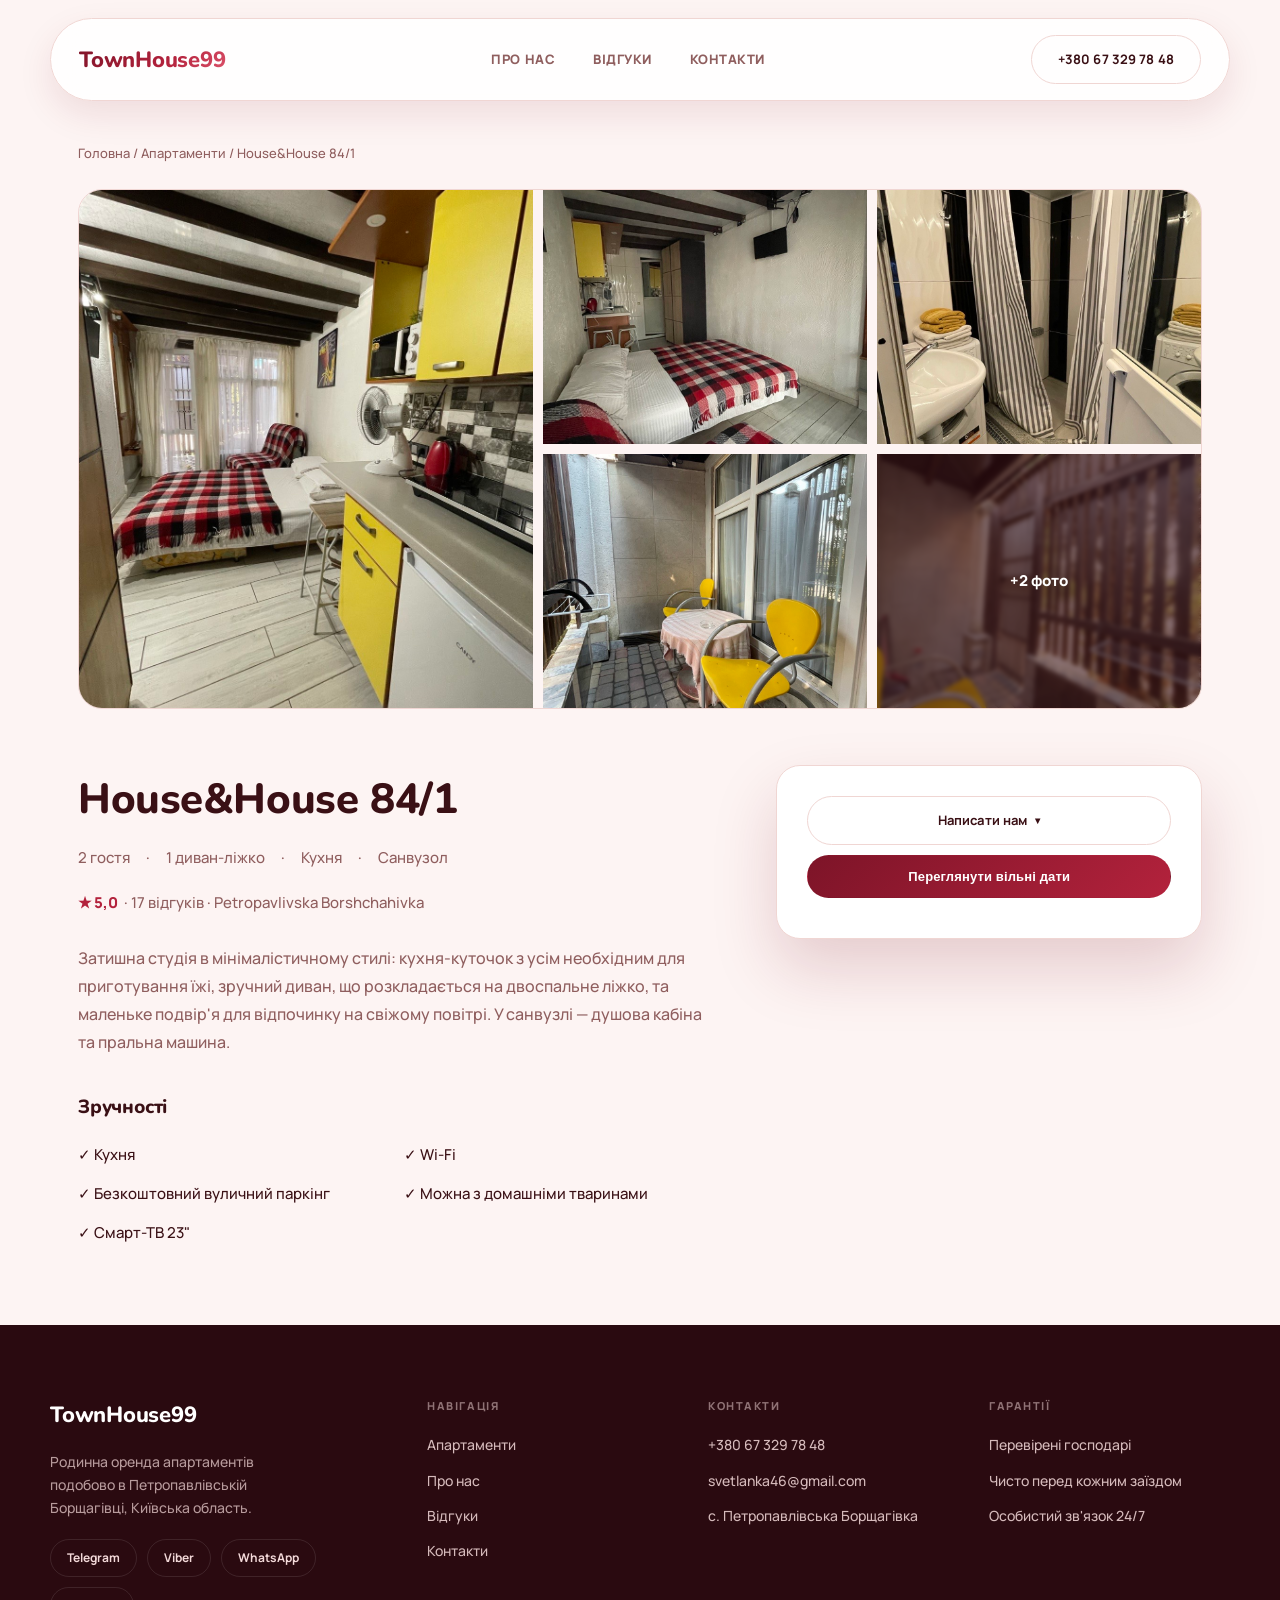
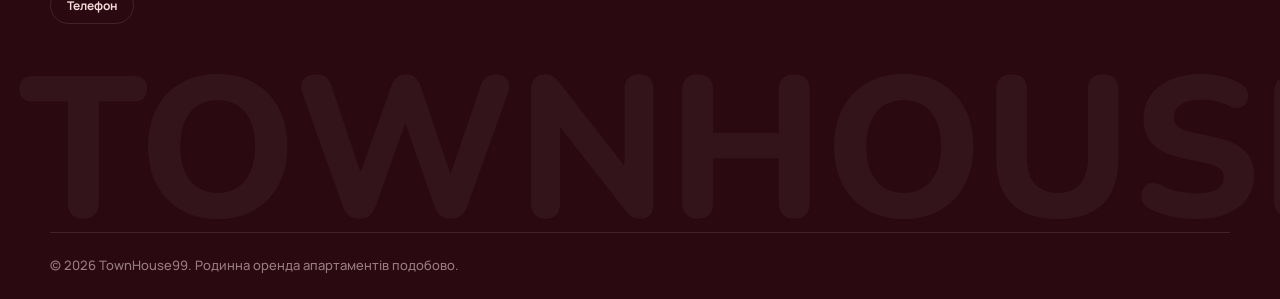
==== apt1.html @ e69a9289 "Update apt1.html" ====
<!DOCTYPE html>
<html lang="uk">
<head>
<meta charset="UTF-8">
<meta name="viewport" content="width=device-width, initial-scale=1.0">
<title>House&amp;House 84/1 — TownHouse99</title>
<meta name="description" content="Гостьові апартаменти House&amp;House 84/1 у Петропавлівській Борщагівці. 1 спальня, 2 гостя, 1 санвузол. Рейтинг 5,0.">
<link rel="preconnect" href="https://fonts.googleapis.com">
<link href="https://fonts.googleapis.com/css2?family=Nunito:wght@600;700;800&family=Manrope:wght@300;400;500;600;700;800&amp;display=swap" rel="stylesheet">
<link rel="stylesheet" href="style.css">
</head>
<body>

<header>
  <div class="nav">
    <a href="index.html#top" class="logo">TownHouse99</a>
    <nav class="nav-links">
      <a href="index.html#about">Про нас</a>
      <a href="index.html#reviews">Відгуки</a>
      <a href="index.html#contact">Контакти</a>
    </nav>
    <div class="nav-cta">
      <a href="tel:+380673297848" class="btn btn-outline">+380 67 329 78 48</a>
    </div>
  </div>
</header>

<main class="container">
  <div class="breadcrumb"><a href="index.html">Головна</a> / <a href="index.html#apartments">Апартаменти</a> / House&amp;House 84/1</div>

  <div class="gallery">
    <a href="#"><img src="apartments/apt1-1.jpg" alt="House&amp;House 84/1 — кімната"></a>
    <a href="#"><img src="apartments/apt1-3.jpg" alt="House&amp;House 84/1 — спальна зона"></a>
    <a href="#"><img src="apartments/apt1-4.jpg" alt="House&amp;House 84/1 — душова"></a>
    <a href="#"><img src="apartments/apt1-6.jpg" alt="House&amp;House 84/1 — тераса"></a>
    <a href="#" class="gallery-more"><img src="apartments/apt1-7.jpg" alt="House&amp;House 84/1 — тераса"><span class="gallery-more-badge">+2 фото</span></a>
  </div>

  <div class="detail-layout">
    <div>
      <h1 class="detail-title">House&amp;House 84/1</h1>
      <div class="detail-meta">
        <span>2 гостя</span>
        <span>·</span><span>1 диван-ліжко</span>
        <span>·</span><span>Кухня</span>
        <span>·</span><span>Санвузол</span>
      </div>
      <div class="detail-rating">★ 5,0 <span>· 17 відгуків · Petropavlivska Borshchahivka</span></div>

      <p class="detail-desc">Затишна студія в мінімалістичному стилі: кухня-куточок з усім необхідним для приготування їжі, зручний диван, що розкладається на двоспальне ліжко, та маленьке подвір'я для відпочинку на свіжому повітрі. У санвузлі — душова кабіна та пральна машина.</p>

      <h3 class="amenities-title">Зручності</h3>
      <div class="amenities-grid">
        <div class="amenity">✓ Кухня</div>
        <div class="amenity">✓ Wi-Fi</div>
        <div class="amenity">✓ Безкоштовний вуличний паркінг</div>
        <div class="amenity">✓ Можна з домашніми тваринами</div>
        <div class="amenity">✓ Смарт-ТВ 23"</div>
      </div>
    </div>

    <aside class="booking-card">
      <details class="contact-menu">
        <summary class="btn btn-outline">Написати нам</summary>
        <div class="contact-menu-list">
          <a href="https://t.me/+380673297848" target="_blank" rel="noopener">Telegram</a>
          <a href="viber://chat?number=%2B380673297848" target="_blank" rel="noopener">Viber</a>
          <a href="https://wa.me/380673297848" target="_blank" rel="noopener">WhatsApp</a>
        </div>
      </details>
      <button type="button" class="btn btn-primary" id="openCalendarBtn">Переглянути вільні дати</button>
    </aside>

    <div class="cal-modal" id="calModal">
      <div class="cal-modal-inner">
        <button type="button" class="cal-modal-close" id="calModalClose">✕</button>
        <div class="booking-calendar" id="bookingCalendar" data-apt="apt1" data-apt-name="House&amp;House 84/1"></div>
      </div>
    </div>
  </div>
</main>

<footer>
  <div class="container footer-grid">
    <div class="footer-brand">
      <a href="index.html#top" class="logo">TownHouse99</a>
      <p>Родинна оренда апартаментів подобово в Петропавлівській Борщагівці, Київська область.</p>
      <div class="footer-social">
        <a href="https://t.me/+380673297848" target="_blank" rel="noopener">Telegram</a>
        <a href="viber://chat?number=%2B380673297848" target="_blank" rel="noopener">Viber</a>
        <a href="https://wa.me/380673297848" target="_blank" rel="noopener">WhatsApp</a>
        <a href="tel:+380673297848">Телефон</a>
      </div>
    </div>
    <div class="footer-col">
      <h4>Навігація</h4>
      <a href="index.html#apartments">Апартаменти</a>
      <a href="index.html#about">Про нас</a>
      <a href="index.html#reviews">Відгуки</a>
      <a href="index.html#contact">Контакти</a>
    </div>
    <div class="footer-col">
      <h4>Контакти</h4>
      <a href="tel:+380673297848">+380 67 329 78 48</a>
      <a href="mailto:svetlanka46@gmail.com">svetlanka46@gmail.com</a>
      <span>с. Петропавлівська Борщагівка</span>
    </div>
    <div class="footer-col">
      <h4>Гарантії</h4>
      <span>Перевірені господарі</span>
      <span>Чисто перед кожним заїздом</span>
      <span>Особистий зв'язок 24/7</span>
    </div>
  </div>
  <div class="footer-watermark">TOWNHOUSE99</div>
  <div class="container footer-bottom">© 2026 TownHouse99. Родинна оренда апартаментів подобово.</div>
</footer>

<div class="lightbox" id="lightbox">
  <button class="lightbox-close" id="lightboxClose">✕</button>
  <button class="lightbox-nav lightbox-prev" id="lightboxPrev">‹</button>
  <img id="lightboxImg" src="" alt="">
  <button class="lightbox-nav lightbox-next" id="lightboxNext">›</button>
</div>

<script>
const photos = [
  "apartments/apt1-1.jpg",
  "apartments/apt1-3.jpg",
  "apartments/apt1-4.jpg",
  "apartments/apt1-6.jpg",
  "apartments/apt1-7.jpg",
  "apartments/apt1-2.jpg",
  "apartments/apt1-5.jpg"
];
</script>
<script src="gallery.js"></script>
<script src="calendar.js"></script>
</body>
</html>
---- style.css ----
:root{
  --bg:#fdf4f3;
  --bg-alt:#f7e3e1;
  --surface:#ffffff;
  --surface-2:#fffaf9;
  --ink:#3a1015;
  --ink-soft:#8f5e5e;
  --line:#f0d6d3;
  --accent:#b3223c;
  --accent-2:#7d1428;
  --accent-soft:#f8dde1;
  --white:#ffffff;
  --radius:24px;
  --shadow:0 14px 34px rgba(122,20,40,0.10);
  --shadow-lg:0 30px 64px rgba(122,20,40,0.18);
  --footer-bg:#2a0a10;
  --footer-ink:#f3d9d9;
  --footer-line:rgba(255,255,255,0.1);
}
*{box-sizing:border-box;margin:0;padding:0;}
html{scroll-behavior:smooth;}
body{
  font-family:'Manrope', -apple-system, BlinkMacSystemFont, sans-serif;
  font-weight:500;
  background:var(--bg);
  color:var(--ink);
  line-height:1.65;
  -webkit-font-smoothing:antialiased;
}
a{color:inherit;text-decoration:none;}
img{max-width:100%;display:block;}
.container{max-width:1180px;margin:0 auto;padding:0 28px;}
section{padding:100px 0;}
h1,h2,h3{font-family:'Nunito', 'Manrope', sans-serif;font-weight:800;letter-spacing:-0.01em;}
.eyebrow{
  text-transform:uppercase;
  letter-spacing:0.16em;
  font-size:12px;
  font-weight:800;
  color:var(--accent);
  margin-bottom:16px;
  display:flex;align-items:center;gap:10px;
}
.eyebrow::before{content:'';display:inline-block;width:20px;height:2px;border-radius:2px;background:var(--accent);}

/* Header */
header{
  position:sticky;top:0;z-index:100;
  padding:18px 0;
  background:transparent;
}
.nav{
  display:flex;align-items:center;justify-content:space-between;
  padding:16px 28px;max-width:1180px;margin:0 auto;
  background:rgba(255,255,255,0.85);
  backdrop-filter:blur(16px);
  border:1px solid var(--line);
  border-radius:999px;
  box-shadow:var(--shadow);
}
.logo{
  font-family:'Nunito', sans-serif;font-size:22px;font-weight:800;letter-spacing:-0.01em;
  background:linear-gradient(135deg, var(--accent-2), var(--accent) 60%, #e0576f);
  -webkit-background-clip:text;background-clip:text;color:transparent;
}
.logo span{color:var(--accent);-webkit-text-fill-color:var(--accent);}
.nav-links{display:flex;gap:38px;font-size:13px;font-weight:800;letter-spacing:0.04em;text-transform:uppercase;}
.nav-links a{color:var(--ink-soft);transition:color .2s;}
.nav-links a:hover{color:var(--accent);}
.nav-cta{display:flex;align-items:center;gap:18px;}
.btn{
  display:inline-flex;align-items:center;justify-content:center;
  padding:13px 26px;
  border-radius:999px;
  font-weight:700;font-size:13px;
  letter-spacing:0.01em;
  border:1px solid transparent;
  cursor:pointer;
  transition:transform .2s ease, box-shadow .25s ease, background .2s ease, border-color .2s ease;
  white-space:nowrap;
}
.btn-primary{background:linear-gradient(135deg, var(--accent-2), var(--accent));color:#fff;}
.btn-primary:hover{transform:translateY(-2px);box-shadow:0 14px 30px rgba(179,34,60,0.32);}
.btn-outline{background:transparent;border:1px solid var(--line);color:var(--ink);}
.btn-outline:hover{border-color:var(--accent);background:var(--accent-soft);color:var(--accent-2);}

/* Hero */
.hero{
  padding:90px 0 60px;
  display:grid;
  grid-template-columns:1.1fr 1fr;
  gap:60px;
  align-items:center;
}
.hero h1{font-size:clamp(34px, 4.4vw, 56px);line-height:1.1;margin-bottom:22px;}
.hero p{font-size:18px;color:var(--ink-soft);max-width:480px;margin-bottom:32px;}
.hero-actions{display:flex;gap:14px;flex-wrap:wrap;margin-bottom:36px;}
.hero-stats{display:flex;gap:36px;}
.hero-stats div{display:flex;flex-direction:column;}
.hero-stats b{font-size:26px;font-weight:800;}
.hero-stats span{font-size:13px;color:var(--ink-soft);}
.hero-visual{
  position:relative;
  aspect-ratio:4/5;
  border-radius:var(--radius);
  overflow:hidden;
  box-shadow:var(--shadow-lg);
}
.hero-visual img{width:100%;height:100%;object-fit:cover;}

/* Trust bar */
.trust{
  border-top:1px solid var(--line);
  border-bottom:1px solid var(--line);
  padding:30px 0;
  background:var(--surface-2);
}
.trust .container{
  display:flex;justify-content:space-between;flex-wrap:wrap;gap:24px;
  color:var(--ink-soft);font-size:14px;font-weight:700;
}

/* Apartments */
.section-head{
  display:flex;justify-content:space-between;align-items:flex-end;
  margin-bottom:44px;gap:24px;flex-wrap:wrap;
}
.section-head h2{font-size:clamp(28px,3vw,38px);}
.section-head p{color:var(--ink-soft);max-width:420px;font-size:15px;}

.apt-grid{
  display:grid;
  grid-template-columns:repeat(3, 1fr);
  gap:28px;
}
.apt-card{
  background:var(--surface);
  border:1px solid var(--line);
  border-radius:var(--radius);
  overflow:hidden;
  box-shadow:var(--shadow);
  transition:transform .3s ease, box-shadow .3s ease, border-color .3s ease;
  display:flex;flex-direction:column;
}
.apt-card:hover{transform:translateY(-8px);box-shadow:var(--shadow-lg);border-color:var(--accent);}
.apt-card .apt-photo{aspect-ratio:4/3;overflow:hidden;position:relative;}
.apt-card .apt-photo img{width:100%;height:100%;object-fit:cover;transition:transform .5s ease;}
.apt-card:hover .apt-photo img{transform:scale(1.06);}
.apt-badge{
  position:absolute;top:14px;left:14px;z-index:1;
  background:rgba(255,255,255,0.92);
  border:1px solid rgba(255,255,255,0.6);
  color:var(--accent-2);
  padding:6px 13px;border-radius:999px;
  font-size:12px;font-weight:800;
  display:flex;align-items:center;gap:4px;
  box-shadow:0 6px 16px rgba(122,20,40,0.18);
}
.apt-body{padding:24px 24px 28px;flex:1;display:flex;flex-direction:column;}
.apt-body h3{font-family:'Nunito', sans-serif;font-weight:800;font-size:20px;margin-bottom:8px;}
.apt-meta{display:flex;gap:14px;color:var(--ink-soft);font-size:13px;margin-bottom:14px;flex-wrap:wrap;}
.apt-desc{color:var(--ink-soft);font-size:14px;margin-bottom:20px;flex:1;}
.apt-foot{display:flex;justify-content:space-between;align-items:center;padding-top:16px;border-top:1px solid var(--line);}
.apt-link{font-size:13px;font-weight:800;color:var(--accent);}

/* Reviews */
.review-grid{
  display:grid;
  grid-template-columns:repeat(3, 1fr);
  gap:24px;
}
.review-card{
  background:var(--surface);
  border:1px solid var(--line);
  border-radius:var(--radius);
  padding:28px 26px;
  box-shadow:var(--shadow);
  display:flex;
  flex-direction:column;
  transition:border-color .3s ease, transform .3s ease;
}
.review-card:hover{border-color:var(--accent);transform:translateY(-4px);}
.review-stars{color:var(--accent);font-size:14px;margin-bottom:16px;letter-spacing:3px;}
.review-quote{font-family:'Nunito', sans-serif;font-weight:700;font-size:16px;line-height:1.55;color:var(--ink);flex:1;margin-bottom:22px;}
.review-meta{display:flex;justify-content:space-between;align-items:center;font-size:13px;color:var(--ink-soft);border-top:1px solid var(--line);padding-top:16px;}
.review-meta b{color:var(--ink);font-weight:800;display:block;font-size:14px;}
.review-apt{font-size:11px;font-weight:800;color:var(--accent);text-transform:uppercase;letter-spacing:0.05em;}

/* Why us */
.why-grid{display:grid;grid-template-columns:repeat(4,1fr);gap:24px;}
.why-card{background:var(--surface-2);border:1px solid var(--line);border-radius:var(--radius);padding:30px 26px;transition:border-color .3s ease, transform .3s ease;}
.why-card:hover{border-color:var(--accent);transform:translateY(-4px);}
.why-icon{font-size:26px;margin-bottom:18px;}
.why-card h3{font-family:'Nunito', sans-serif;font-weight:800;font-size:17px;margin-bottom:10px;}
.why-card p{font-size:13px;color:var(--ink-soft);line-height:1.6;}

/* About — numbered blocks (p84-inspired) */
.about-numbered{display:grid;grid-template-columns:1fr 1.3fr;gap:56px;align-items:start;margin-bottom:28px;}
.about-visual{aspect-ratio:4/5;border-radius:var(--radius);overflow:hidden;box-shadow:var(--shadow-lg);border:1px solid var(--line);}
.about-visual img{width:100%;height:100%;object-fit:cover;}
.about-blocks{display:flex;flex-direction:column;}
.about-block{padding:28px 0;border-top:1px solid var(--line);}
.about-block:last-child{border-bottom:1px solid var(--line);}
.about-num{font-size:13px;font-weight:800;color:var(--accent);letter-spacing:0.08em;}
.about-block h3{font-family:'Nunito', sans-serif;font-weight:800;font-size:20px;margin:10px 0 10px;}
.about-block p{color:var(--ink-soft);font-size:15px;line-height:1.75;}

/* CTA band */
.cta-band{
  position:relative;overflow:hidden;
  background:linear-gradient(135deg,#7d1428,#b3223c 60%,#d94a63);
  color:#fff;border-radius:28px;padding:72px 48px;text-align:center;margin:0 28px;
}
.cta-band h2{font-size:clamp(28px,3.4vw,42px);margin-bottom:16px;color:#fff;}
.cta-band p{color:rgba(255,255,255,0.82);margin-bottom:32px;font-size:16px;}
.cta-actions{display:flex;gap:14px;justify-content:center;flex-wrap:wrap;}
.cta-band .btn-primary{background:#fff;color:var(--accent-2);}
.cta-band .btn-primary:hover{box-shadow:0 14px 30px rgba(0,0,0,0.25);}
.cta-band .btn-outline{border-color:rgba(255,255,255,0.4);color:#fff;}
.cta-band .btn-outline:hover{background:rgba(255,255,255,0.15);border-color:#fff;color:#fff;}

/* Contact */
.contact-grid{display:grid;grid-template-columns:1fr 1fr;gap:60px;}
.contact-list{list-style:none;margin-top:28px;}
.contact-list li{display:flex;gap:16px;padding:16px 0;border-top:1px solid var(--line);font-size:15px;}
.contact-list li:last-child{border-bottom:1px solid var(--line);}
.contact-list b{min-width:120px;color:var(--ink-soft);font-weight:700;font-size:12px;text-transform:uppercase;letter-spacing:0.05em;}
.contact-list a{color:var(--ink);font-weight:600;transition:color .2s ease;}
.contact-list a:hover{color:var(--accent);}
.map-ph{
  aspect-ratio:1/1;border-radius:var(--radius);
  border:1px solid var(--line);
  background:repeating-linear-gradient(45deg, var(--surface), var(--surface) 12px, var(--bg-alt) 12px, var(--bg-alt) 24px);
  display:flex;flex-direction:column;gap:8px;align-items:center;justify-content:center;
  color:var(--ink);font-weight:800;font-size:15px;text-align:center;padding:20px;
  transition:border-color .3s ease, transform .3s ease;
}
.map-ph:hover{border-color:var(--accent);transform:translateY(-4px);}
.map-embed{
  position:relative;aspect-ratio:1/1;border-radius:var(--radius);
  overflow:hidden;border:1px solid var(--line);box-shadow:var(--shadow);
}
.map-embed iframe{width:100%;height:100%;border:0;display:block;}
.map-embed-link{
  position:absolute;left:16px;bottom:16px;z-index:2;
  background:#fff;color:var(--ink);font-weight:800;font-size:13px;
  padding:11px 18px;border-radius:999px;box-shadow:var(--shadow-lg);
  display:inline-flex;align-items:center;gap:6px;
  transition:color .2s ease, transform .2s ease;
}
.map-embed-link:hover{color:var(--accent);transform:translateY(-2px);}

/* Footer (p84-inspired: dark, columned, watermark) */
footer{background:var(--footer-bg);color:var(--footer-ink);position:relative;overflow:hidden;margin-top:60px;}
.footer-grid{
  display:grid;grid-template-columns:1.4fr 1fr 1fr 1fr;gap:40px;
  padding:72px 0 48px;position:relative;z-index:1;
}
.footer-brand .logo{-webkit-text-fill-color:#fff;background:none;color:#fff;}
.footer-brand .logo span{color:var(--accent);-webkit-text-fill-color:var(--accent);}
.footer-brand p{margin-top:16px;font-size:14px;color:rgba(243,217,217,0.7);max-width:260px;line-height:1.65;}
.footer-social{margin-top:20px;display:flex;gap:10px;flex-wrap:wrap;}
.footer-social a{font-size:12px;font-weight:700;color:var(--footer-ink);border:1px solid var(--footer-line);padding:8px 16px;border-radius:999px;transition:border-color .2s, color .2s;}
.footer-social a:hover{border-color:var(--accent);color:#fff;}
.footer-col h4{text-transform:uppercase;letter-spacing:0.14em;font-size:11px;font-weight:800;color:rgba(243,217,217,0.5);margin-bottom:18px;}
.footer-col a,.footer-col span{display:block;font-size:14px;color:var(--footer-ink);margin-bottom:12px;opacity:.85;}
.footer-col a:hover{color:#fff;opacity:1;}
.footer-watermark{
  font-family:'Nunito', sans-serif;font-weight:800;
  font-size:min(20vw, 200px);line-height:0.8;
  color:rgba(255,255,255,0.045);
  white-space:nowrap;text-align:right;
  padding:0 20px;user-select:none;pointer-events:none;
  position:relative;z-index:0;
}
.footer-bottom{
  border-top:1px solid var(--footer-line);
  padding:22px 0;font-size:13px;color:rgba(243,217,217,0.55);
  position:relative;z-index:1;
}

/* Breadcrumb (detail pages) */
.breadcrumb{padding:24px 0 0;font-size:13px;color:var(--ink-soft);}
.breadcrumb a{color:var(--ink-soft);}
.breadcrumb a:hover{color:var(--accent);}

/* Gallery (detail pages) */
.gallery{
  display:grid;
  grid-template-columns:1.4fr 1fr 1fr;
  grid-template-rows:1fr 1fr;
  gap:10px;
  border-radius:var(--radius);
  overflow:hidden;
  height:520px;
  margin-top:24px;
  border:1px solid var(--line);
}
.gallery a{display:block;height:100%;overflow:hidden;cursor:pointer;position:relative;}
.gallery img{width:100%;height:100%;object-fit:cover;transition:transform .4s ease;}
.gallery a:hover img{transform:scale(1.04);}
.gallery a:first-child{grid-row:span 2;}
.gallery-more-badge{
  position:absolute;inset:0;
  background:rgba(58,16,21,0.6);
  display:flex;align-items:center;justify-content:center;
  color:var(--white);font-weight:800;font-size:15px;
  backdrop-filter:blur(2px);
}

/* Detail info */
.detail-layout{display:grid;grid-template-columns:1.5fr 1fr;gap:60px;margin-top:56px;align-items:start;}
.detail-title{font-size:clamp(28px,3.4vw,42px);margin-bottom:12px;}
.detail-meta{display:flex;gap:16px;color:var(--ink-soft);font-size:15px;flex-wrap:wrap;margin-bottom:18px;}
.detail-rating{display:inline-flex;align-items:center;gap:6px;font-weight:800;font-size:15px;margin-bottom:28px;color:var(--accent);}
.detail-rating span{color:var(--ink-soft);font-weight:500;}
.detail-desc{font-size:16px;color:var(--ink-soft);white-space:pre-line;margin-bottom:36px;line-height:1.75;}
.detail-desc + h3, .amenities-title{font-family:'Nunito', sans-serif;font-weight:800;font-size:19px;margin-bottom:20px;}
.amenities-grid{display:grid;grid-template-columns:repeat(2,1fr);gap:14px;margin-bottom:20px;}
.amenity{display:flex;gap:8px;align-items:center;font-size:15px;}

.booking-card{
  background:var(--surface);
  border:1px solid var(--line);
  border-radius:var(--radius);
  box-shadow:var(--shadow-lg);
  padding:30px;
  position:sticky;top:110px;
}
.booking-card .host{display:flex;align-items:center;gap:12px;margin-bottom:22px;}
.booking-card .host img{width:48px;height:48px;border-radius:50%;object-fit:cover;border:1px solid var(--line);}
.booking-card .host div b{display:block;font-size:15px;}
.booking-card .host div span{font-size:13px;color:var(--ink-soft);}
.booking-card .btn{width:100%;margin-bottom:10px;}
.booking-note{font-size:12px;color:var(--ink-soft);margin-top:14px;text-align:center;}

/* Contact menu (Telegram / Viber / WhatsApp) */
.contact-menu{position:relative;}
.contact-menu summary{list-style:none;cursor:pointer;}
.contact-menu summary::-webkit-details-marker{display:none;}
.contact-menu summary::after{content:'▾';margin-left:8px;font-size:10px;}
.contact-menu[open] summary::after{content:'▴';}
.contact-menu-list{
  position:absolute;left:0;right:0;top:calc(100% + 8px);
  background:var(--surface);border:1px solid var(--line);border-radius:16px;
  box-shadow:var(--shadow-lg);padding:8px;z-index:20;
  display:flex;flex-direction:column;gap:2px;
}
.contact-menu-list a{
  display:flex;align-items:center;padding:10px 14px;border-radius:10px;
  font-size:13px;font-weight:700;color:var(--ink);transition:background .15s ease,color .15s ease;
}
.contact-menu-list a:hover{background:var(--accent-soft);color:var(--accent-2);}

/* Booking calendar modal */
.cal-modal{
  position:fixed;inset:0;background:rgba(24,6,9,0.55);
  display:none;align-items:center;justify-content:center;z-index:1000;padding:24px;
}
.cal-modal.open{display:flex;}
.cal-modal-inner{
  position:relative;background:var(--surface);border-radius:var(--radius);
  padding:28px;max-width:560px;width:100%;max-height:90vh;overflow-y:auto;
  box-shadow:var(--shadow-lg);
}
.cal-modal-close{
  position:absolute;top:-16px;right:-16px;background:var(--surface);border:1px solid var(--line);
  font-size:16px;color:var(--ink-soft);cursor:pointer;line-height:1;
  width:36px;height:36px;border-radius:50%;transition:background .2s ease,color .2s ease,border-color .2s ease;
  box-shadow:var(--shadow);z-index:2;
  display:flex;align-items:center;justify-content:center;
}
.cal-modal-close:hover{background:var(--accent-soft);color:var(--accent-2);border-color:var(--accent);}

/* Booking calendar */
.booking-calendar{margin-top:0;}
.cal-head{display:flex;align-items:center;justify-content:space-between;margin-bottom:14px;}
.cal-nav-btn{
  width:32px;height:32px;border-radius:50%;border:1px solid var(--line);background:var(--surface);
  color:var(--ink);font-size:16px;cursor:pointer;display:flex;align-items:center;justify-content:center;
  transition:border-color .2s ease, color .2s ease;
}
.cal-nav-btn:hover{border-color:var(--accent);color:var(--accent);}
.cal-grids{display:grid;grid-template-columns:1fr 1fr;gap:18px;}
.cal-month-title{font-family:'Nunito',sans-serif;font-weight:800;font-size:13px;text-align:center;margin-bottom:10px;}
.cal-weekdays{display:grid;grid-template-columns:repeat(7,1fr);font-size:10px;color:var(--ink-soft);text-align:center;margin-bottom:4px;font-weight:800;}
.cal-days{display:grid;grid-template-columns:repeat(7,1fr);gap:2px;}
.cal-day{
  aspect-ratio:1/1;display:flex;align-items:center;justify-content:center;
  font-size:11.5px;border-radius:8px;color:var(--ink);
}
.cal-day-empty{visibility:hidden;}
.cal-day-free{cursor:pointer;transition:background .15s ease;}
.cal-day-free:hover{background:var(--accent-soft);}
.cal-day-busy{color:#c7b3b3;text-decoration:line-through;background:var(--bg-alt);cursor:not-allowed;}
.cal-day-past{color:#d8c7c7;cursor:not-allowed;}
.cal-day-sel-start,.cal-day-sel-end{background:var(--accent);color:#fff;font-weight:800;cursor:pointer;}
.cal-day-in-range{background:var(--accent-soft);color:var(--accent-2);}
.cal-legend{display:flex;gap:16px;font-size:11px;color:var(--ink-soft);margin-top:14px;flex-wrap:wrap;}
.cal-legend span{display:flex;align-items:center;gap:5px;}
.cal-dot{width:9px;height:9px;border-radius:50%;display:inline-block;}
.cal-dot-free{background:var(--accent-soft);border:1px solid var(--accent);}
.cal-dot-busy{background:var(--bg-alt);border:1px solid #c7b3b3;}
.cal-dot-sel{background:var(--accent);}
.cal-summary{font-size:13px;font-weight:700;margin-top:16px;color:var(--ink);}
.cal-book-actions{margin-top:14px;}
.cal-book-label{font-size:12px;font-weight:700;color:var(--ink-soft);margin-bottom:8px;}
.cal-book-links{display:flex;gap:8px;flex-wrap:wrap;}
.cal-book-links .btn{width:auto;flex:1;padding:10px 12px;font-size:12px;margin-bottom:0;}
.cal-note{font-size:11.5px;color:var(--ink-soft);margin-top:10px;line-height:1.5;}
@media (max-width:520px){
  .cal-grids{grid-template-columns:1fr;}
}

/* Lightbox */
.lightbox{
  position:fixed;inset:0;background:rgba(24,6,9,0.9);
  display:none;align-items:center;justify-content:center;z-index:1000;padding:32px;
}
.lightbox.open{display:flex;}
.lightbox img{max-width:100%;max-height:88vh;border-radius:16px;}
.lightbox-close{
  position:absolute;top:24px;right:32px;color:#fff;font-size:28px;
  background:none;border:none;cursor:pointer;
}
.lightbox-nav{
  position:absolute;top:50%;transform:translateY(-50%);
  background:rgba(255,255,255,0.2);border:none;color:#fff;
  width:48px;height:48px;border-radius:50%;font-size:20px;cursor:pointer;
}
.lightbox-prev{left:24px;}
.lightbox-next{right:24px;}

@media (max-width:960px){
  .hero{grid-template-columns:1fr;}
  .hero-visual{order:-1;aspect-ratio:16/10;}
  .apt-grid{grid-template-columns:repeat(2,1fr);}
  .why-grid{grid-template-columns:repeat(2,1fr);}
  .review-grid{grid-template-columns:repeat(2,1fr);}
  .about-numbered{grid-template-columns:1fr;}
  .about-visual{aspect-ratio:16/9;}
  .contact-grid{grid-template-columns:1fr;}
  .nav-links{display:none;}
  .detail-layout{grid-template-columns:1fr;}
  .booking-card{position:static;}
  .gallery{grid-template-columns:1fr 1fr;grid-template-rows:auto;height:auto;}
  .gallery a{aspect-ratio:4/3;height:auto;}
  .gallery a:first-child{grid-column:span 2;grid-row:auto;}
  .footer-grid{grid-template-columns:1fr 1fr;}
}
@media (max-width:600px){
  section{padding:64px 0;}
  .apt-grid{grid-template-columns:1fr;}
  .why-grid{grid-template-columns:1fr;}
  .review-grid{grid-template-columns:1fr;}
  .cta-band{padding:44px 24px;margin:0 16px;}
  .nav-cta .btn-outline{display:none;}
  .amenities-grid{grid-template-columns:1fr;}
  .gallery{grid-template-columns:1fr;}
  .gallery a:first-child{grid-column:auto;}
  .footer-grid{grid-template-columns:1fr;padding:56px 0 32px;}
  .footer-watermark{font-size:22vw;text-align:left;padding-left:8px;}
}
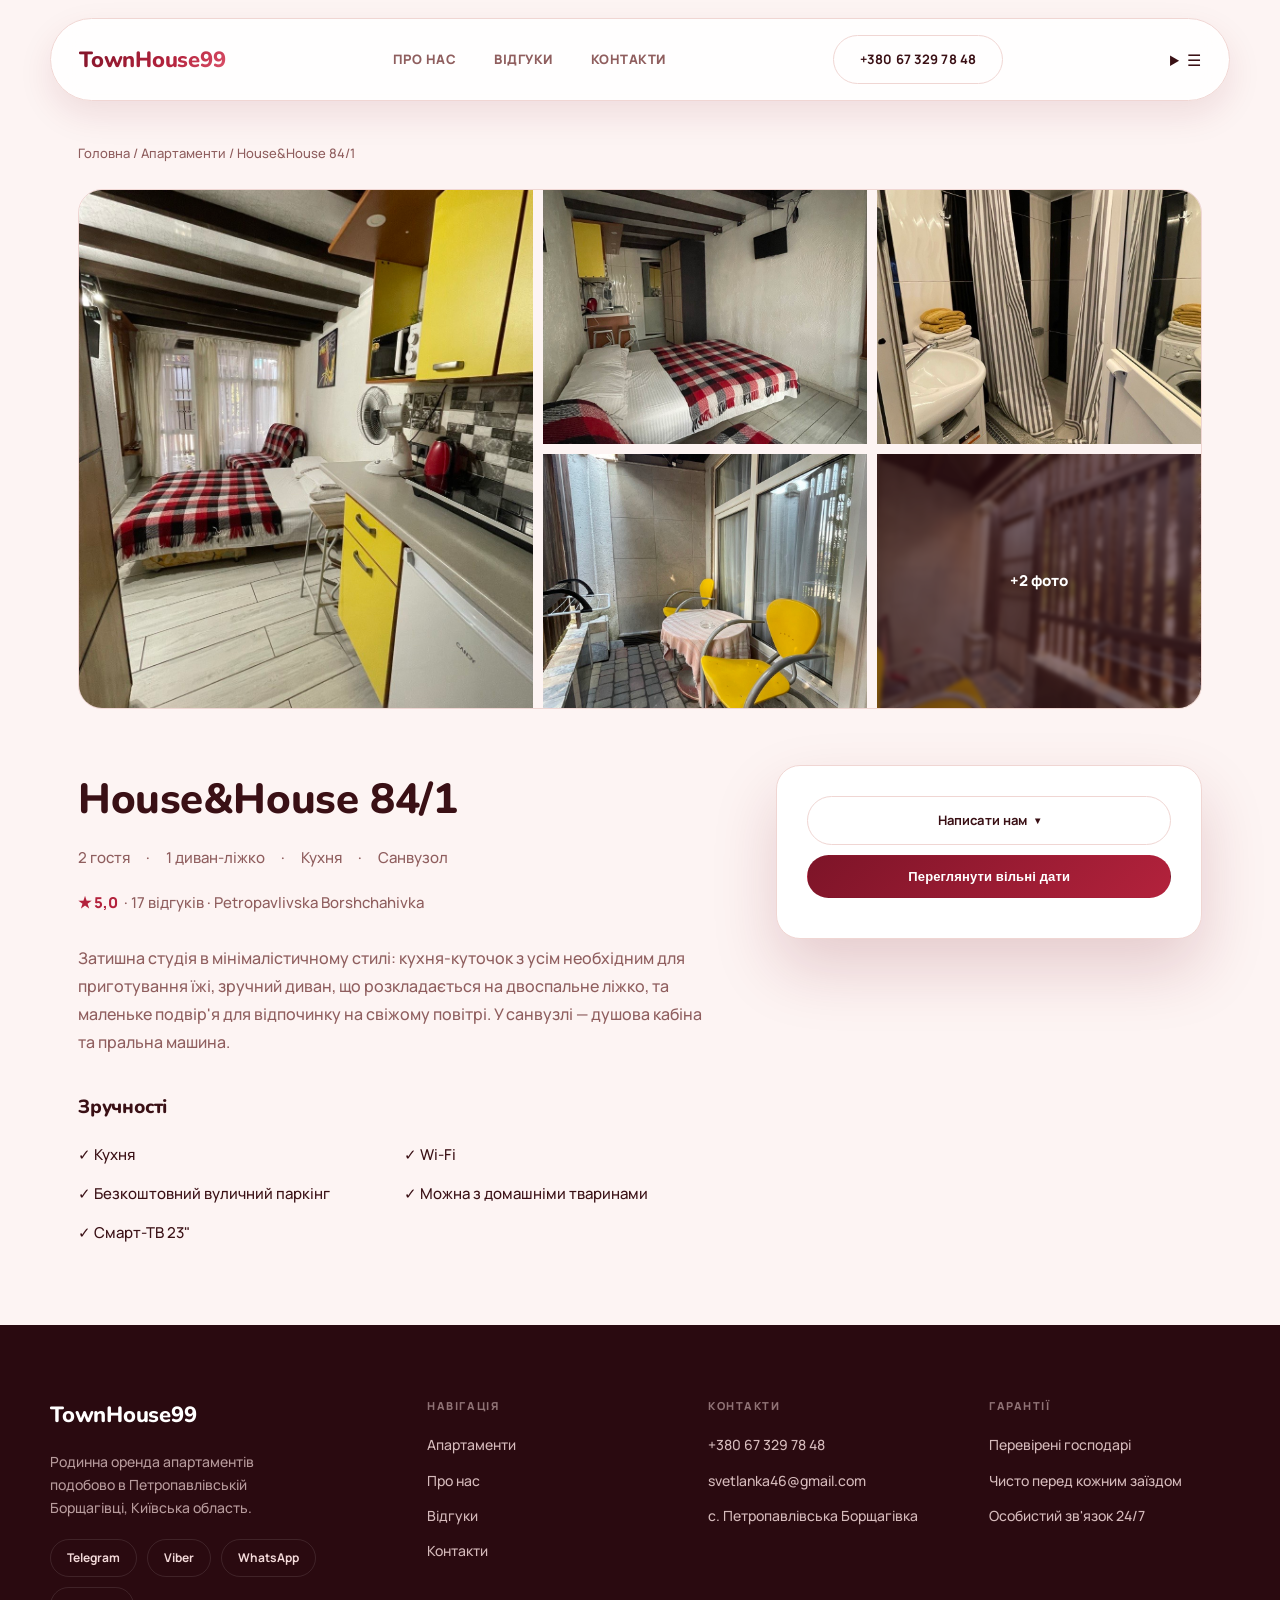
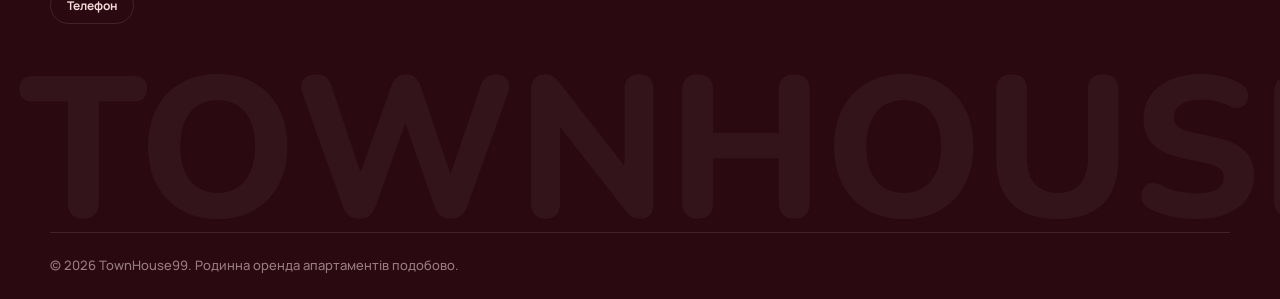
==== commit dfd47758: "Update apt1.html" ====
--- a/apt1.html
+++ b/apt1.html
@@ -22,6 +22,19 @@
     <div class="nav-cta">
       <a href="tel:+380673297848" class="btn btn-outline">+380 67 329 78 48</a>
     </div>
+    <details class="nav-mobile">
+      <summary aria-label="Меню">☰</summary>
+      <div class="nav-mobile-panel">
+        <a href="index.html#about">Про нас</a>
+        <a href="index.html#reviews">Відгуки</a>
+        <a href="index.html#contact">Контакти</a>
+        <div class="nav-mobile-divider"></div>
+        <a href="tel:+380673297848">Зателефонувати</a>
+        <a href="https://t.me/+380673297848" target="_blank" rel="noopener">Telegram</a>
+        <a href="https://uri.viber.com/add?number=380673297848" target="_blank" rel="noopener">Viber</a>
+        <a href="https://wa.me/380673297848" target="_blank" rel="noopener">WhatsApp</a>
+      </div>
+    </details>
   </div>
 </header>
 
@@ -64,7 +77,7 @@
         <summary class="btn btn-outline">Написати нам</summary>
         <div class="contact-menu-list">
           <a href="https://t.me/+380673297848" target="_blank" rel="noopener">Telegram</a>
-          <a href="viber://chat?number=%2B380673297848" target="_blank" rel="noopener">Viber</a>
+          <a href="https://uri.viber.com/add?number=380673297848" target="_blank" rel="noopener">Viber</a>
           <a href="https://wa.me/380673297848" target="_blank" rel="noopener">WhatsApp</a>
         </div>
       </details>
@@ -87,7 +100,7 @@
       <p>Родинна оренда апартаментів подобово в Петропавлівській Борщагівці, Київська область.</p>
       <div class="footer-social">
         <a href="https://t.me/+380673297848" target="_blank" rel="noopener">Telegram</a>
-        <a href="viber://chat?number=%2B380673297848" target="_blank" rel="noopener">Viber</a>
+        <a href="https://uri.viber.com/add?number=380673297848" target="_blank" rel="noopener">Viber</a>
         <a href="https://wa.me/380673297848" target="_blank" rel="noopener">WhatsApp</a>
         <a href="tel:+380673297848">Телефон</a>
       </div>
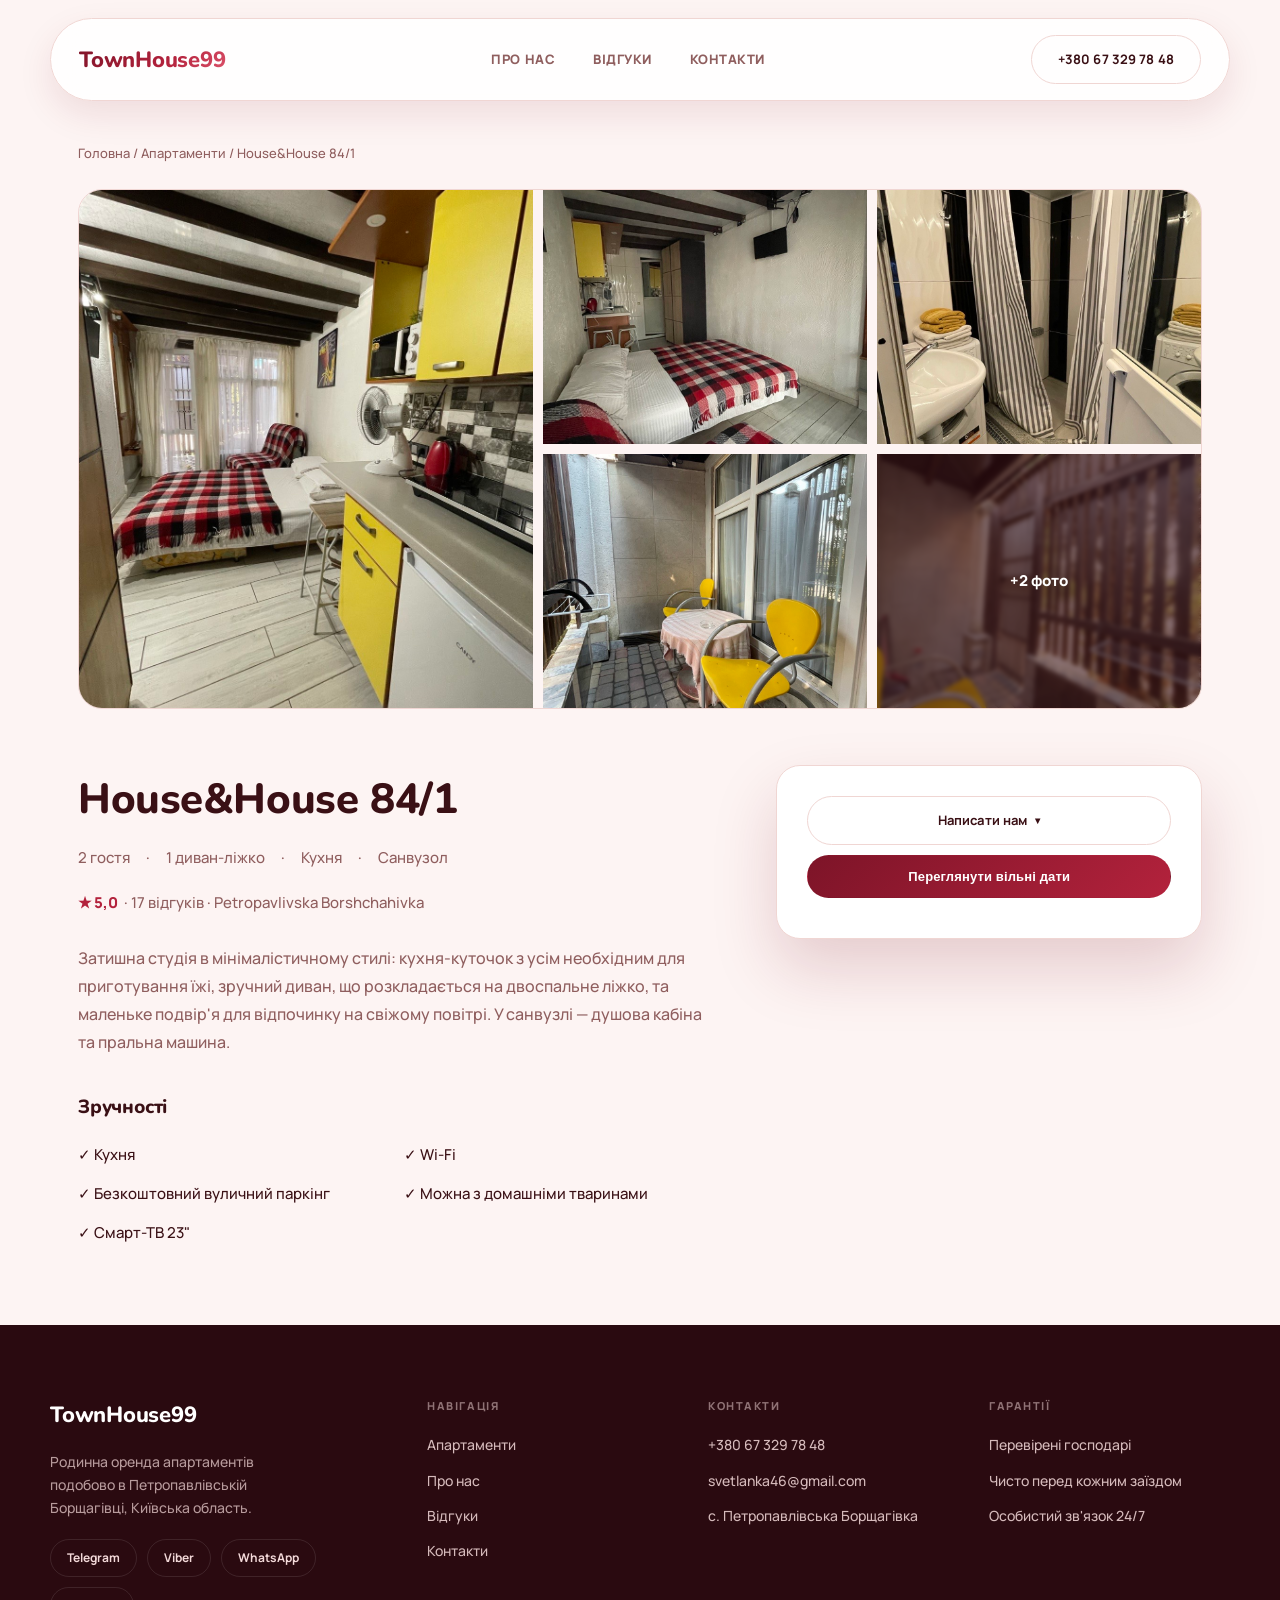
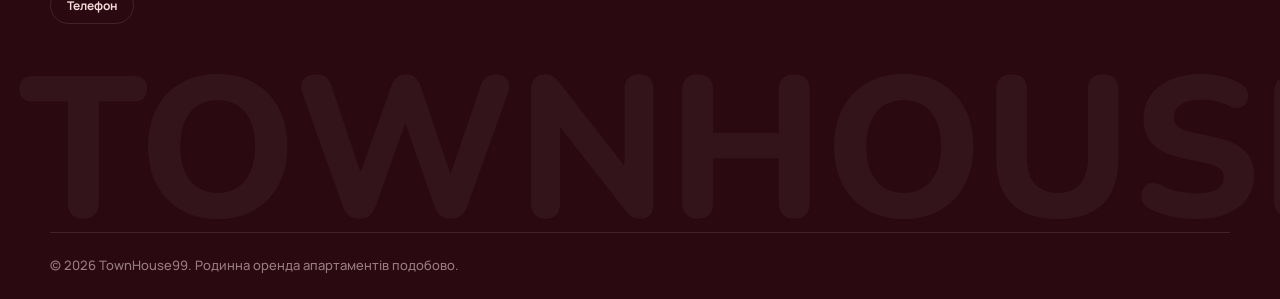
==== commit e02c67bb: "Update apt1.html" ====
--- a/apt1.html
+++ b/apt1.html
@@ -31,7 +31,7 @@
         <div class="nav-mobile-divider"></div>
         <a href="tel:+380673297848">Зателефонувати</a>
         <a href="https://t.me/+380673297848" target="_blank" rel="noopener">Telegram</a>
-        <a href="https://uri.viber.com/add?number=380673297848" target="_blank" rel="noopener">Viber</a>
+        <a href="viber://chat?number=%2B380673297848" target="_blank" rel="noopener">Viber</a>
         <a href="https://wa.me/380673297848" target="_blank" rel="noopener">WhatsApp</a>
       </div>
     </details>
@@ -77,7 +77,7 @@
         <summary class="btn btn-outline">Написати нам</summary>
         <div class="contact-menu-list">
           <a href="https://t.me/+380673297848" target="_blank" rel="noopener">Telegram</a>
-          <a href="https://uri.viber.com/add?number=380673297848" target="_blank" rel="noopener">Viber</a>
+          <a href="viber://chat?number=%2B380673297848" target="_blank" rel="noopener">Viber</a>
           <a href="https://wa.me/380673297848" target="_blank" rel="noopener">WhatsApp</a>
         </div>
       </details>
@@ -100,7 +100,7 @@
       <p>Родинна оренда апартаментів подобово в Петропавлівській Борщагівці, Київська область.</p>
       <div class="footer-social">
         <a href="https://t.me/+380673297848" target="_blank" rel="noopener">Telegram</a>
-        <a href="https://uri.viber.com/add?number=380673297848" target="_blank" rel="noopener">Viber</a>
+        <a href="viber://chat?number=%2B380673297848" target="_blank" rel="noopener">Viber</a>
         <a href="https://wa.me/380673297848" target="_blank" rel="noopener">WhatsApp</a>
         <a href="tel:+380673297848">Телефон</a>
       </div>
--- a/style.css
+++ b/style.css
@@ -68,6 +68,30 @@
 .nav-links a{color:var(--ink-soft);transition:color .2s;}
 .nav-links a:hover{color:var(--accent);}
 .nav-cta{display:flex;align-items:center;gap:18px;}
+
+/* Mobile nav menu */
+.nav-mobile{display:none;position:relative;}
+.nav-mobile summary{
+  list-style:none;cursor:pointer;
+  width:42px;height:42px;border-radius:50%;
+  border:1px solid var(--line);background:var(--surface);
+  display:flex;align-items:center;justify-content:center;
+  font-size:18px;color:var(--ink);
+}
+.nav-mobile summary::-webkit-details-marker{display:none;}
+.nav-mobile-panel{
+  position:absolute;right:0;top:calc(100% + 12px);
+  background:var(--surface);border:1px solid var(--line);border-radius:20px;
+  box-shadow:var(--shadow-lg);padding:10px;z-index:200;
+  display:flex;flex-direction:column;gap:2px;min-width:230px;
+}
+.nav-mobile-panel a{
+  padding:13px 16px;border-radius:12px;
+  font-size:14px;font-weight:700;color:var(--ink);
+  transition:background .15s ease,color .15s ease;
+}
+.nav-mobile-panel a:hover{background:var(--accent-soft);color:var(--accent-2);}
+.nav-mobile-divider{border-top:1px solid var(--line);margin:6px 4px;}
 .btn{
   display:inline-flex;align-items:center;justify-content:center;
   padding:13px 26px;
@@ -441,23 +465,37 @@
   .about-visual{aspect-ratio:16/9;}
   .contact-grid{grid-template-columns:1fr;}
   .nav-links{display:none;}
+  .nav-cta{display:none;}
+  .nav-mobile{display:block;}
   .detail-layout{grid-template-columns:1fr;}
   .booking-card{position:static;}
   .gallery{grid-template-columns:1fr 1fr;grid-template-rows:auto;height:auto;}
   .gallery a{aspect-ratio:4/3;height:auto;}
   .gallery a:first-child{grid-column:span 2;grid-row:auto;}
   .footer-grid{grid-template-columns:1fr 1fr;}
+  .cal-book-links{flex-direction:column;}
+  .cal-book-links .btn{flex:none;width:100%;}
 }
 @media (max-width:600px){
-  section{padding:64px 0;}
+  section{padding:56px 0;}
+  .container{padding:0 18px;}
+  .nav{padding:14px 18px;}
+  .logo{font-size:19px;}
   .apt-grid{grid-template-columns:1fr;}
   .why-grid{grid-template-columns:1fr;}
   .review-grid{grid-template-columns:1fr;}
-  .cta-band{padding:44px 24px;margin:0 16px;}
-  .nav-cta .btn-outline{display:none;}
+  .cta-band{padding:40px 22px;margin:0 12px;border-radius:22px;}
   .amenities-grid{grid-template-columns:1fr;}
-  .gallery{grid-template-columns:1fr;}
-  .gallery a:first-child{grid-column:auto;}
-  .footer-grid{grid-template-columns:1fr;padding:56px 0 32px;}
+  .gallery{grid-template-columns:1fr 1fr;gap:8px;height:auto;}
+  .gallery a{aspect-ratio:1/1;}
+  .gallery a:first-child{grid-column:span 2;aspect-ratio:4/3;}
+  .footer-grid{grid-template-columns:1fr;padding:48px 0 28px;gap:32px;}
   .footer-watermark{font-size:22vw;text-align:left;padding-left:8px;}
-}
+  .contact-list li{flex-direction:column;gap:4px;}
+  .contact-list b{min-width:0;}
+  .section-head{margin-bottom:28px;}
+  .hero-stats{gap:24px;flex-wrap:wrap;}
+  .cal-modal{padding:12px;}
+  .cal-modal-inner{padding:22px;border-radius:18px;}
+  .cal-modal-close{top:-14px;right:-14px;width:32px;height:32px;}
+}
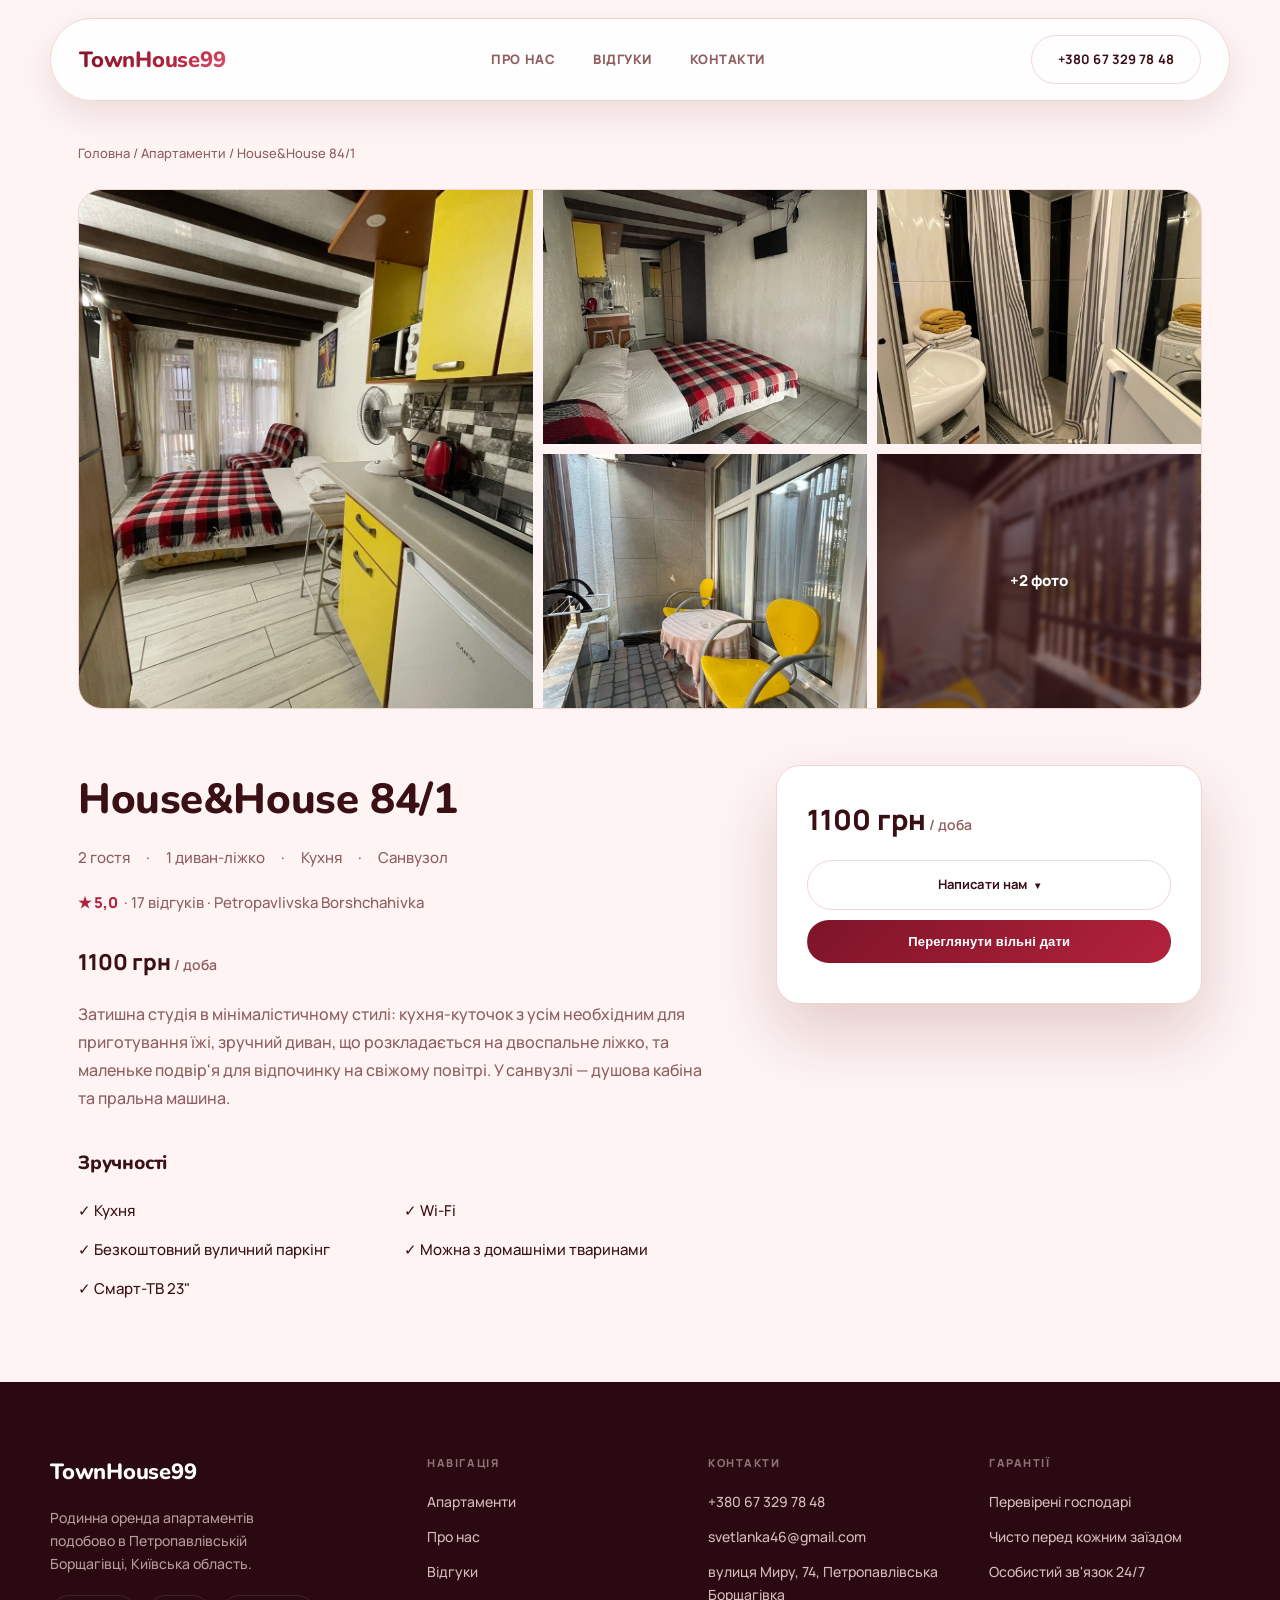
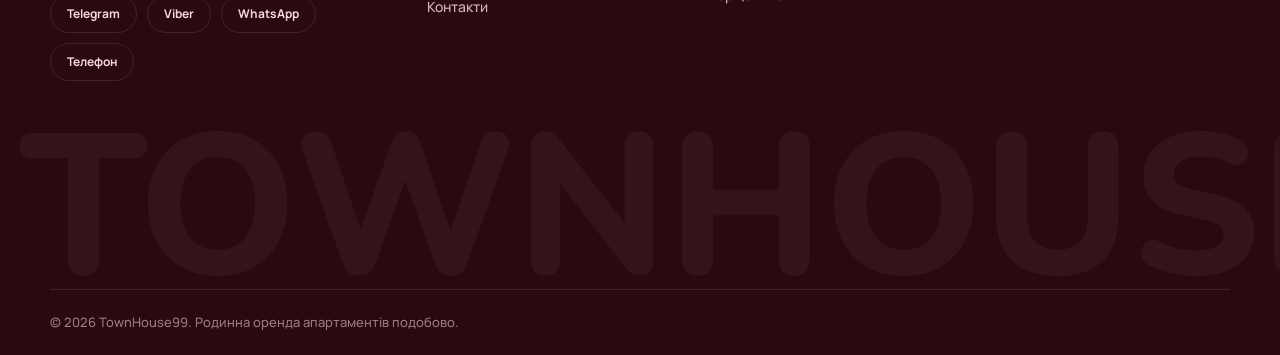
==== commit 2e7e7983: "Update apt1.html" ====
--- a/apt1.html
+++ b/apt1.html
@@ -59,6 +59,7 @@
         <span>·</span><span>Санвузол</span>
       </div>
       <div class="detail-rating">★ 5,0 <span>· 17 відгуків · Petropavlivska Borshchahivka</span></div>
+      <div class="detail-price">1100 грн<span> / доба</span></div>
 
       <p class="detail-desc">Затишна студія в мінімалістичному стилі: кухня-куточок з усім необхідним для приготування їжі, зручний диван, що розкладається на двоспальне ліжко, та маленьке подвір'я для відпочинку на свіжому повітрі. У санвузлі — душова кабіна та пральна машина.</p>
 
@@ -73,6 +74,7 @@
     </div>
 
     <aside class="booking-card">
+      <div class="booking-price">1100 грн<span> / доба</span></div>
       <details class="contact-menu">
         <summary class="btn btn-outline">Написати нам</summary>
         <div class="contact-menu-list">
@@ -116,7 +118,7 @@
       <h4>Контакти</h4>
       <a href="tel:+380673297848">+380 67 329 78 48</a>
       <a href="mailto:svetlanka46@gmail.com">svetlanka46@gmail.com</a>
-      <span>с. Петропавлівська Борщагівка</span>
+      <span>вулиця Миру, 74, Петропавлівська Борщагівка</span>
     </div>
     <div class="footer-col">
       <h4>Гарантії</h4>
--- a/style.css
+++ b/style.css
@@ -186,6 +186,8 @@
 .apt-desc{color:var(--ink-soft);font-size:14px;margin-bottom:20px;flex:1;}
 .apt-foot{display:flex;justify-content:space-between;align-items:center;padding-top:16px;border-top:1px solid var(--line);}
 .apt-link{font-size:13px;font-weight:800;color:var(--accent);}
+.apt-price{font-size:15px;font-weight:800;color:var(--ink);}
+.apt-price span{font-size:12px;font-weight:600;color:var(--ink-soft);}
 
 /* Reviews */
 .review-grid{
@@ -231,7 +233,7 @@
 
 /* CTA band */
 .cta-band{
-  position:relative;overflow:hidden;
+  position:relative;
   background:linear-gradient(135deg,#7d1428,#b3223c 60%,#d94a63);
   color:#fff;border-radius:28px;padding:72px 48px;text-align:center;margin:0 28px;
 }
@@ -338,6 +340,8 @@
 .detail-meta{display:flex;gap:16px;color:var(--ink-soft);font-size:15px;flex-wrap:wrap;margin-bottom:18px;}
 .detail-rating{display:inline-flex;align-items:center;gap:6px;font-weight:800;font-size:15px;margin-bottom:28px;color:var(--accent);}
 .detail-rating span{color:var(--ink-soft);font-weight:500;}
+.detail-price{font-size:22px;font-weight:800;color:var(--ink);margin-bottom:20px;}
+.detail-price span{font-size:14px;font-weight:600;color:var(--ink-soft);}
 .detail-desc{font-size:16px;color:var(--ink-soft);white-space:pre-line;margin-bottom:36px;line-height:1.75;}
 .detail-desc + h3, .amenities-title{font-family:'Nunito', sans-serif;font-weight:800;font-size:19px;margin-bottom:20px;}
 .amenities-grid{display:grid;grid-template-columns:repeat(2,1fr);gap:14px;margin-bottom:20px;}
@@ -356,6 +360,8 @@
 .booking-card .host div b{display:block;font-size:15px;}
 .booking-card .host div span{font-size:13px;color:var(--ink-soft);}
 .booking-card .btn{width:100%;margin-bottom:10px;}
+.booking-price{font-size:28px;font-weight:800;color:var(--ink);margin-bottom:18px;}
+.booking-price span{font-size:14px;font-weight:600;color:var(--ink-soft);}
 .booking-note{font-size:12px;color:var(--ink-soft);margin-top:14px;text-align:center;}
 
 /* Contact menu (Telegram / Viber / WhatsApp) */
@@ -482,8 +488,9 @@
   .nav{padding:14px 18px;}
   .logo{font-size:19px;}
   .apt-grid{grid-template-columns:1fr;}
-  .why-grid{grid-template-columns:1fr;}
-  .review-grid{grid-template-columns:1fr;}
+  .why-grid{grid-template-columns:repeat(2,1fr);}
+  .review-grid{display:none;}
+  .about-visual{display:none;}
   .cta-band{padding:40px 22px;margin:0 12px;border-radius:22px;}
   .amenities-grid{grid-template-columns:1fr;}
   .gallery{grid-template-columns:1fr 1fr;gap:8px;height:auto;}
@@ -494,6 +501,13 @@
   .contact-list li{flex-direction:column;gap:4px;}
   .contact-list b{min-width:0;}
   .section-head{margin-bottom:28px;}
+  #why{padding-top:96px;}
+  #about{padding-top:96px;}
+  .why-grid{gap:12px;}
+  .why-card{padding:18px 18px;border-radius:16px;}
+  .why-icon{font-size:18px;margin-bottom:8px;}
+  .why-card h3{font-size:14.5px;margin-bottom:5px;}
+  .why-card p{font-size:12px;line-height:1.5;}
   .hero-stats{gap:24px;flex-wrap:wrap;}
   .cal-modal{padding:12px;}
   .cal-modal-inner{padding:22px;border-radius:18px;}
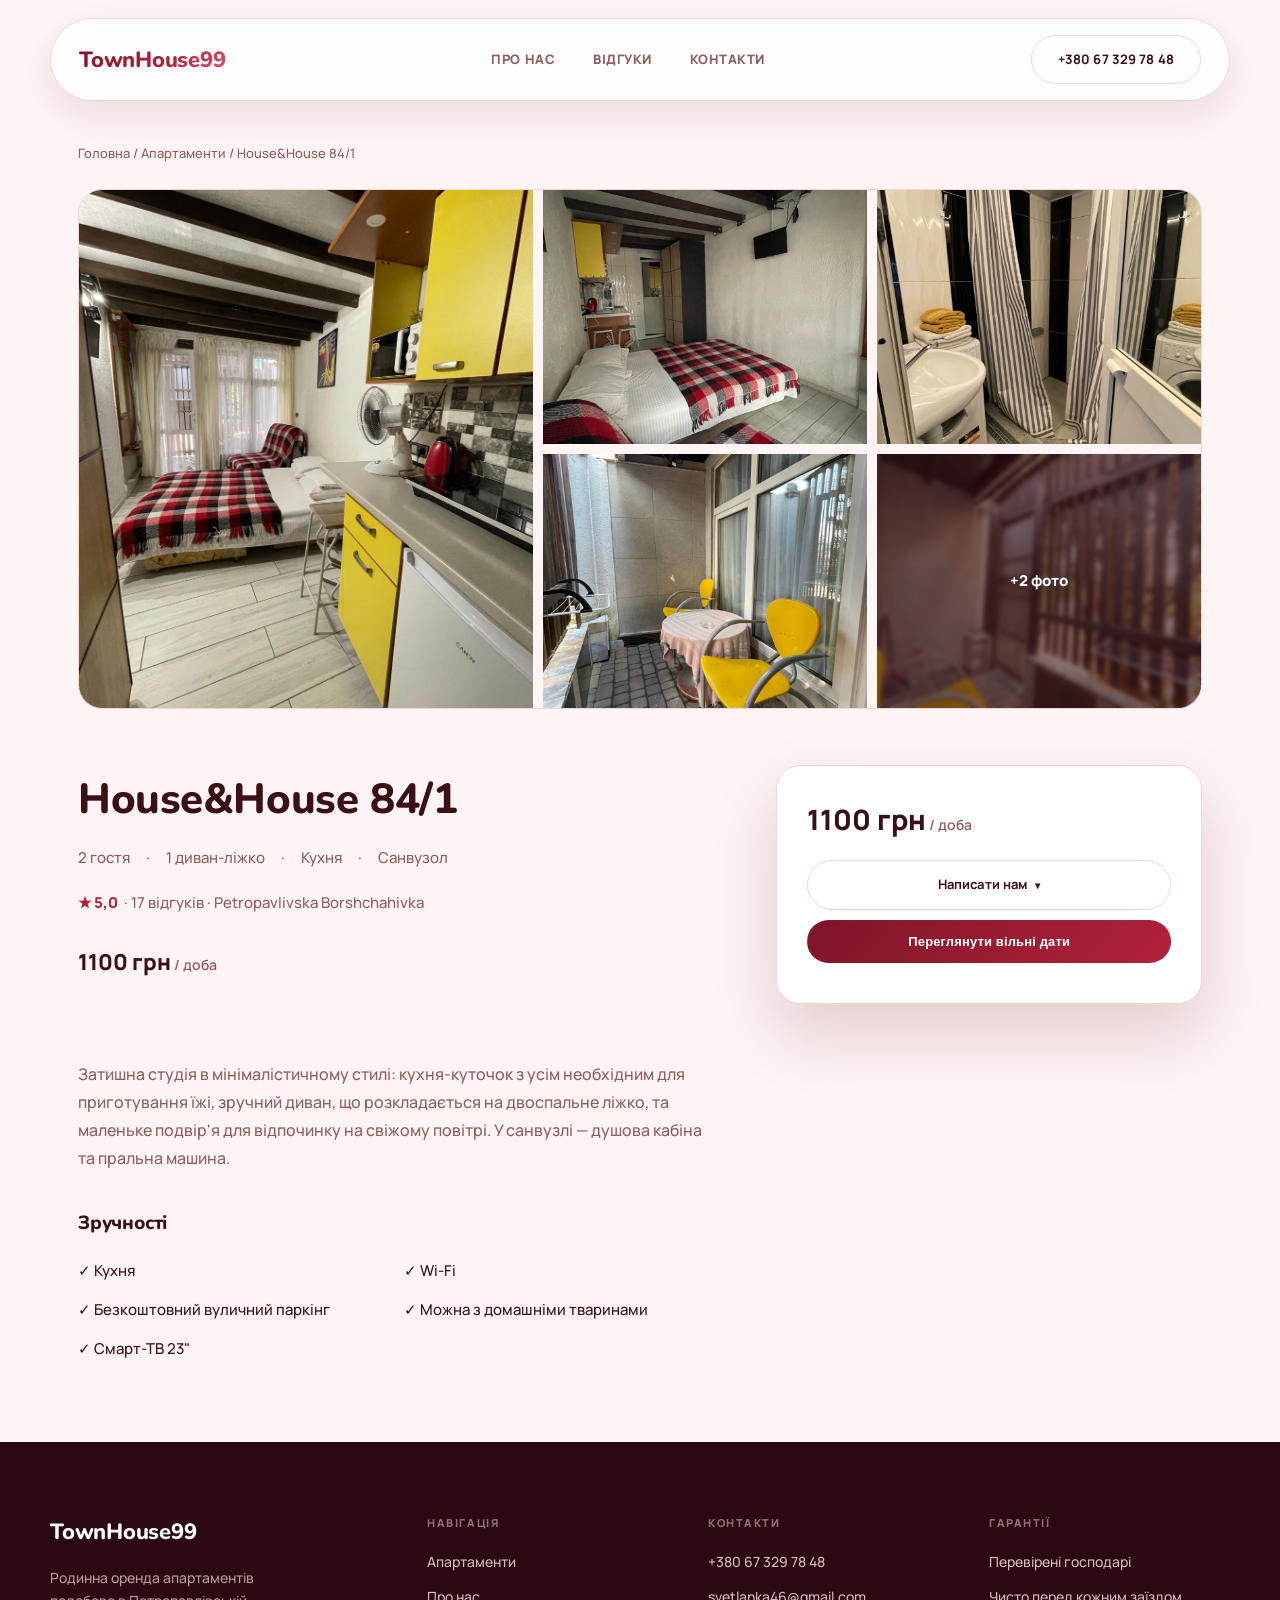
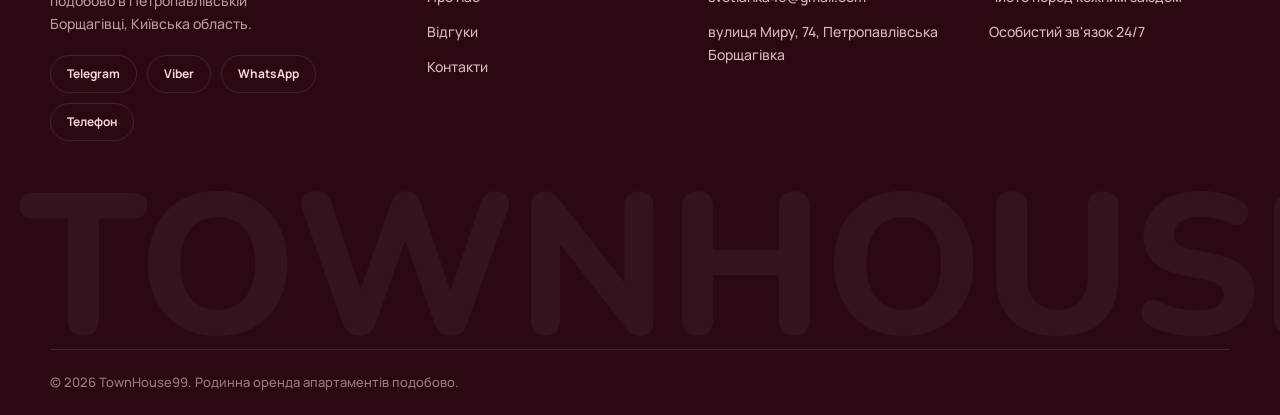
==== commit 362df5e1: "Update apt1.html" ====
--- a/apt1.html
+++ b/apt1.html
@@ -41,7 +41,7 @@
 <main class="container">
   <div class="breadcrumb"><a href="index.html">Головна</a> / <a href="index.html#apartments">Апартаменти</a> / House&amp;House 84/1</div>
 
-  <div class="gallery">
+  <div class="gallery" data-photos-var="mainPhotos">
     <a href="#"><img src="apartments/apt1-1.jpg" alt="House&amp;House 84/1 — кімната"></a>
     <a href="#"><img src="apartments/apt1-3.jpg" alt="House&amp;House 84/1 — спальна зона"></a>
     <a href="#"><img src="apartments/apt1-4.jpg" alt="House&amp;House 84/1 — душова"></a>
@@ -50,7 +50,7 @@
   </div>
 
   <div class="detail-layout">
-    <div>
+    <div class="detail-head">
       <h1 class="detail-title">House&amp;House 84/1</h1>
       <div class="detail-meta">
         <span>2 гостя</span>
@@ -60,7 +60,9 @@
       </div>
       <div class="detail-rating">★ 5,0 <span>· 17 відгуків · Petropavlivska Borshchahivka</span></div>
       <div class="detail-price">1100 грн<span> / доба</span></div>
+    </div>
 
+    <div class="detail-body">
       <p class="detail-desc">Затишна студія в мінімалістичному стилі: кухня-куточок з усім необхідним для приготування їжі, зручний диван, що розкладається на двоспальне ліжко, та маленьке подвір'я для відпочинку на свіжому повітрі. У санвузлі — душова кабіна та пральна машина.</p>
 
       <h3 class="amenities-title">Зручності</h3>
@@ -139,7 +141,7 @@
 </div>
 
 <script>
-const photos = [
+const mainPhotos = [
   "apartments/apt1-1.jpg",
   "apartments/apt1-3.jpg",
   "apartments/apt1-4.jpg",
--- a/style.css
+++ b/style.css
@@ -334,8 +334,33 @@
   backdrop-filter:blur(2px);
 }
 
+/* Street view gallery (separate block, own lightbox) */
+.street-title{font-family:'Nunito', sans-serif;font-weight:800;font-size:19px;margin:32px 0 16px;}
+.gallery.street-gallery{
+  grid-template-columns:1.3fr 1fr 1fr 1fr;
+  grid-template-rows:1fr 1fr;
+  height:260px;
+  gap:8px;
+  margin-top:0;
+}
+.gallery.street-gallery a{height:100%;}
+.gallery.street-gallery a:first-child{grid-row:span 2;grid-column:auto;}
+@media (max-width:600px){
+  .gallery.street-gallery{
+    grid-template-columns:1fr 1fr;
+    grid-template-rows:auto;
+    height:auto;
+    gap:8px;
+  }
+  .gallery.street-gallery a{aspect-ratio:1/1;height:auto;}
+  .gallery.street-gallery a:first-child{grid-column:span 2;grid-row:auto;aspect-ratio:16/9;}
+}
+
 /* Detail info */
-.detail-layout{display:grid;grid-template-columns:1.5fr 1fr;gap:60px;margin-top:56px;align-items:start;}
+.detail-layout{display:grid;grid-template-columns:1.5fr 1fr;grid-template-rows:auto 1fr;gap:60px;margin-top:56px;align-items:start;}
+.detail-head{grid-column:1;grid-row:1;}
+.detail-body{grid-column:1;grid-row:2;}
+.detail-layout > .booking-card{grid-column:2;grid-row:1 / 3;}
 .detail-title{font-size:clamp(28px,3.4vw,42px);margin-bottom:12px;}
 .detail-meta{display:flex;gap:16px;color:var(--ink-soft);font-size:15px;flex-wrap:wrap;margin-bottom:18px;}
 .detail-rating{display:inline-flex;align-items:center;gap:6px;font-weight:800;font-size:15px;margin-bottom:28px;color:var(--accent);}
@@ -390,13 +415,13 @@
 .cal-modal.open{display:flex;}
 .cal-modal-inner{
   position:relative;background:var(--surface);border-radius:var(--radius);
-  padding:28px;max-width:560px;width:100%;max-height:90vh;overflow-y:auto;
+  padding:60px 28px 28px;max-width:560px;width:100%;max-height:90vh;overflow-y:auto;
   box-shadow:var(--shadow-lg);
 }
 .cal-modal-close{
-  position:absolute;top:-16px;right:-16px;background:var(--surface);border:1px solid var(--line);
-  font-size:16px;color:var(--ink-soft);cursor:pointer;line-height:1;
-  width:36px;height:36px;border-radius:50%;transition:background .2s ease,color .2s ease,border-color .2s ease;
+  position:absolute;top:14px;right:14px;background:var(--surface);border:1px solid var(--line);
+  font-size:17px;color:var(--ink-soft);cursor:pointer;line-height:1;
+  width:40px;height:40px;border-radius:50%;transition:background .2s ease,color .2s ease,border-color .2s ease;
   box-shadow:var(--shadow);z-index:2;
   display:flex;align-items:center;justify-content:center;
 }
@@ -473,8 +498,10 @@
   .nav-links{display:none;}
   .nav-cta{display:none;}
   .nav-mobile{display:block;}
-  .detail-layout{grid-template-columns:1fr;}
-  .booking-card{position:static;}
+  .detail-layout{grid-template-columns:1fr;grid-template-rows:auto auto auto;}
+  .detail-head{grid-column:1;grid-row:1;}
+  .detail-layout > .booking-card{grid-column:1;grid-row:2;position:static;margin:20px 0 32px;}
+  .detail-body{grid-column:1;grid-row:3;}
   .gallery{grid-template-columns:1fr 1fr;grid-template-rows:auto;height:auto;}
   .gallery a{aspect-ratio:4/3;height:auto;}
   .gallery a:first-child{grid-column:span 2;grid-row:auto;}
@@ -510,6 +537,6 @@
   .why-card p{font-size:12px;line-height:1.5;}
   .hero-stats{gap:24px;flex-wrap:wrap;}
   .cal-modal{padding:12px;}
-  .cal-modal-inner{padding:22px;border-radius:18px;}
-  .cal-modal-close{top:-14px;right:-14px;width:32px;height:32px;}
-}
+  .cal-modal-inner{padding:52px 18px 18px;border-radius:18px;}
+  .cal-modal-close{top:10px;right:10px;width:36px;height:36px;font-size:16px;}
+}
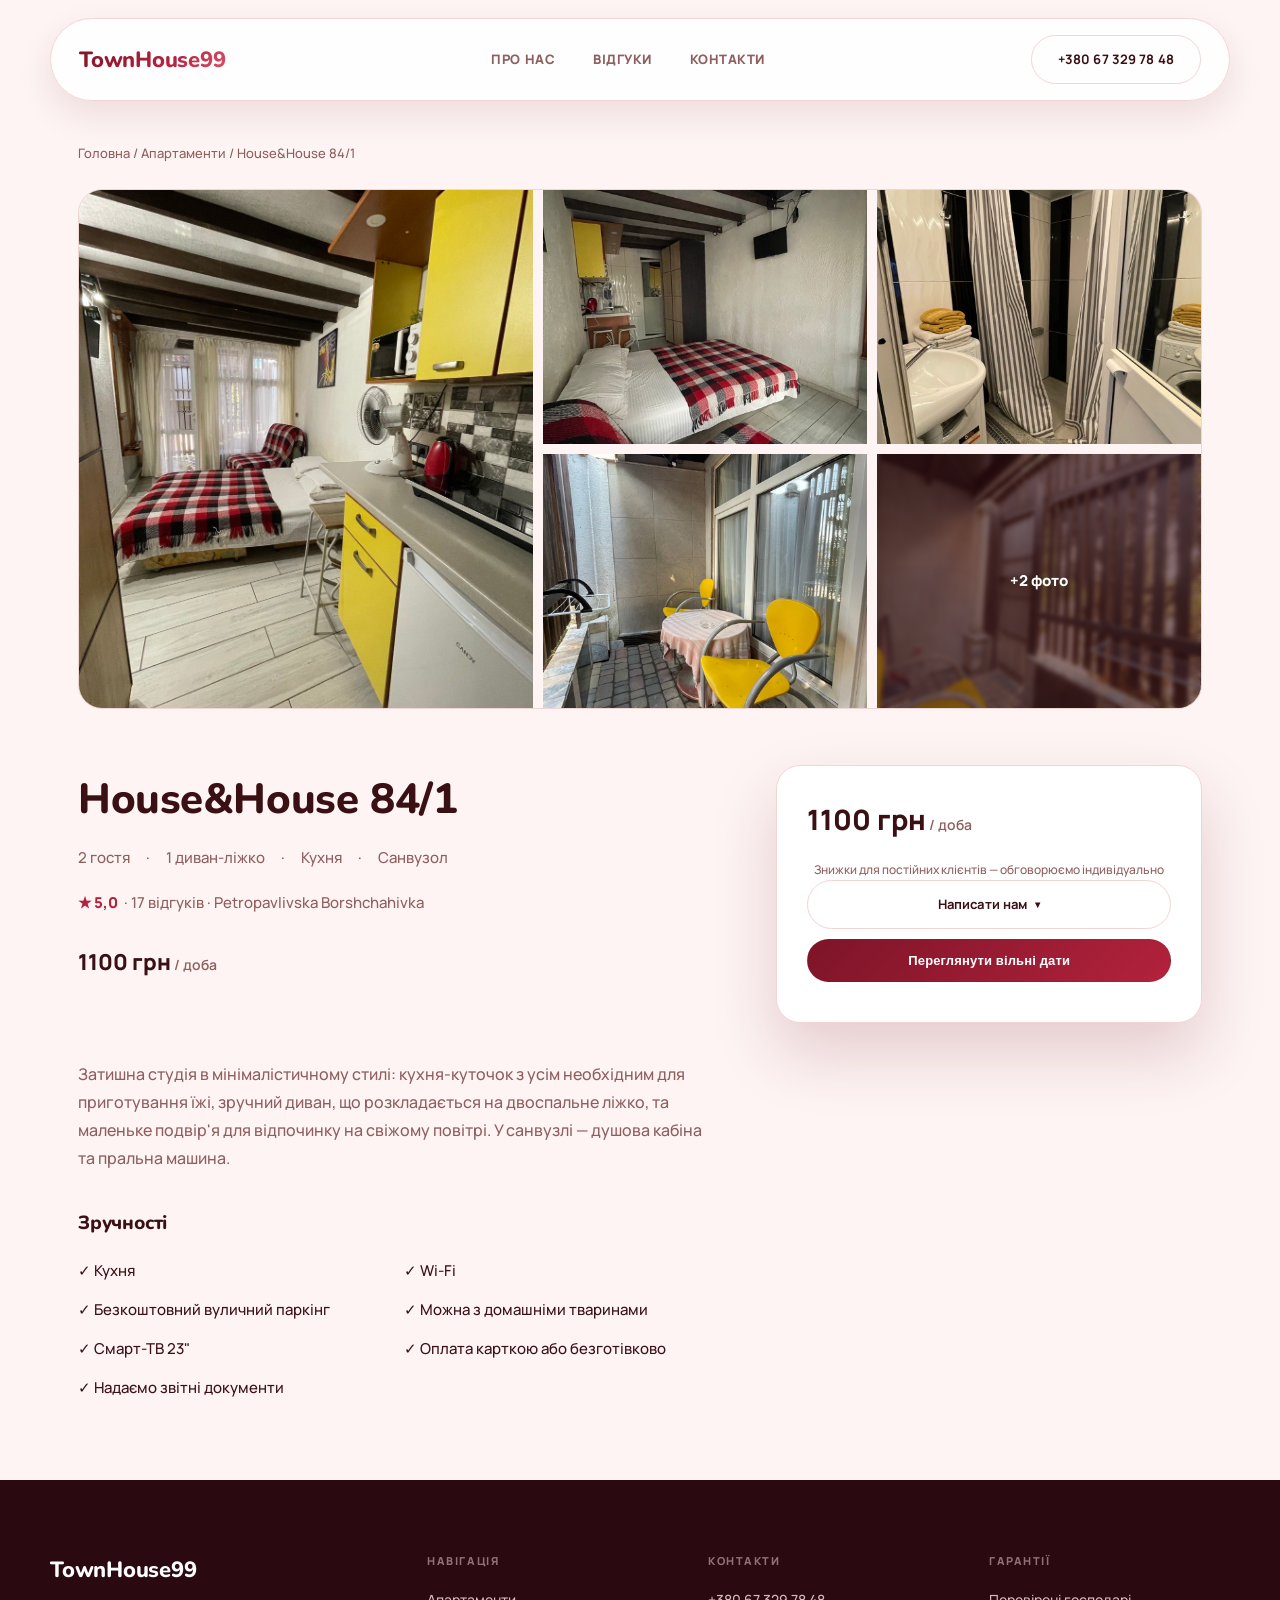
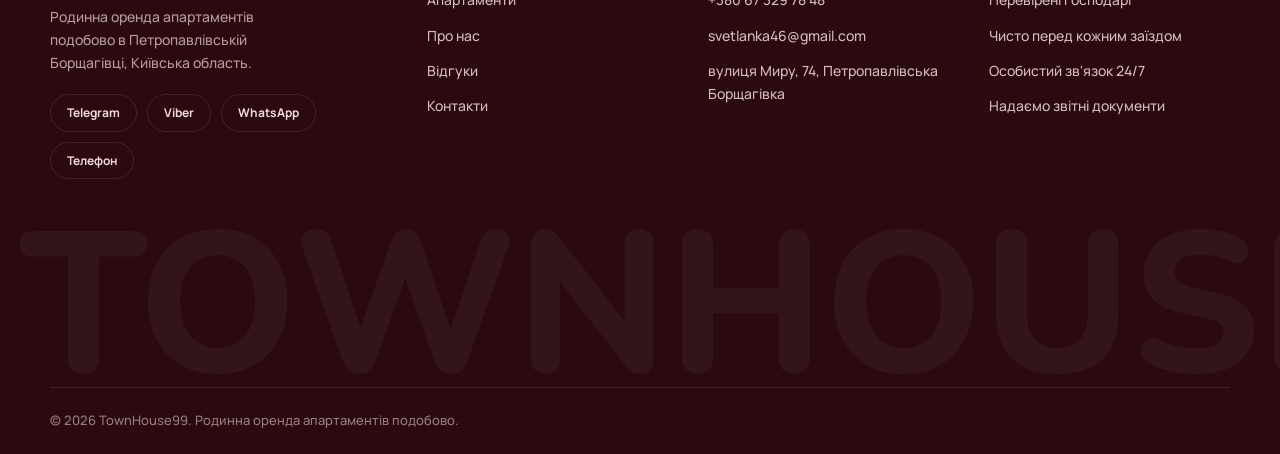
==== commit d2120af6: "Update apt1.html" ====
--- a/apt1.html
+++ b/apt1.html
@@ -72,11 +72,14 @@
         <div class="amenity">✓ Безкоштовний вуличний паркінг</div>
         <div class="amenity">✓ Можна з домашніми тваринами</div>
         <div class="amenity">✓ Смарт-ТВ 23"</div>
+        <div class="amenity">✓ Оплата карткою або безготівково</div>
+        <div class="amenity">✓ Надаємо звітні документи</div>
       </div>
     </div>
 
     <aside class="booking-card">
       <div class="booking-price">1100 грн<span> / доба</span></div>
+      <p class="booking-note">Знижки для постійних клієнтів — обговорюємо індивідуально</p>
       <details class="contact-menu">
         <summary class="btn btn-outline">Написати нам</summary>
         <div class="contact-menu-list">
@@ -127,6 +130,7 @@
       <span>Перевірені господарі</span>
       <span>Чисто перед кожним заїздом</span>
       <span>Особистий зв'язок 24/7</span>
+      <span>Надаємо звітні документи</span>
     </div>
   </div>
   <div class="footer-watermark">TOWNHOUSE99</div>
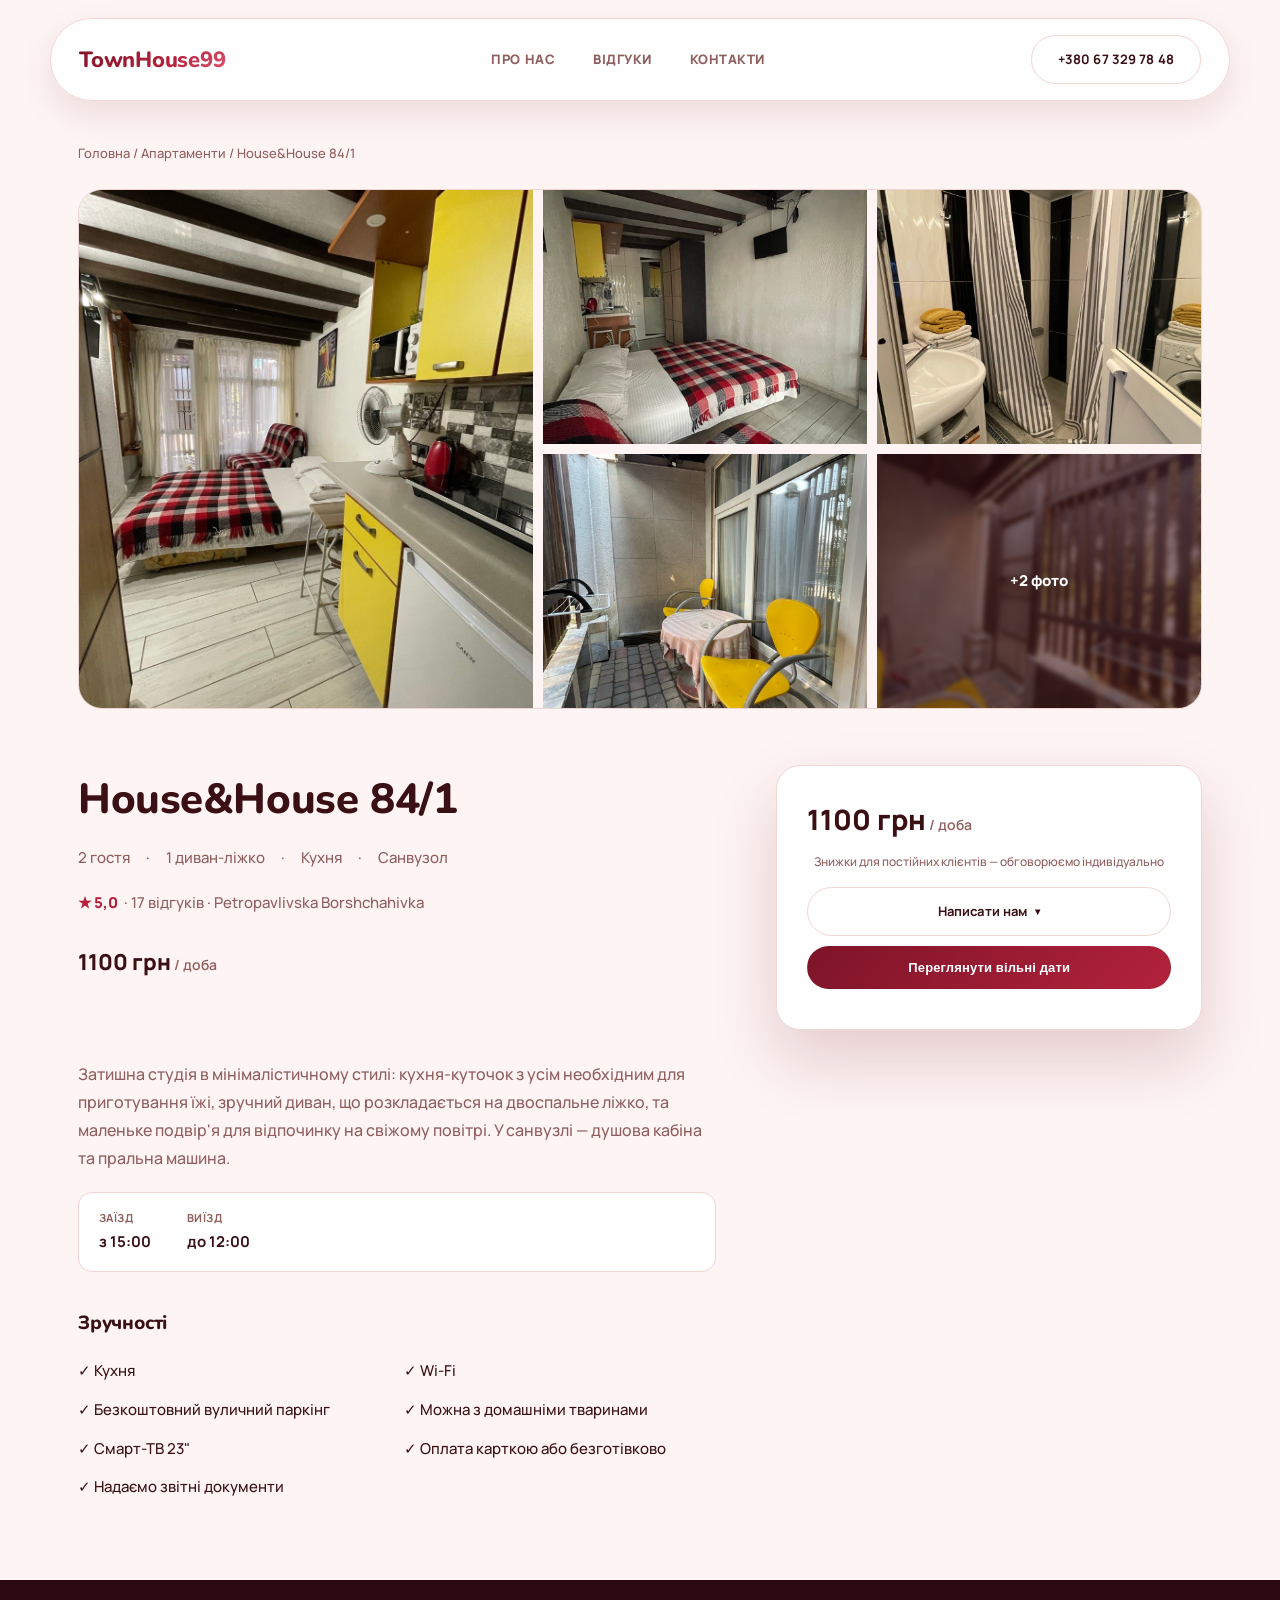
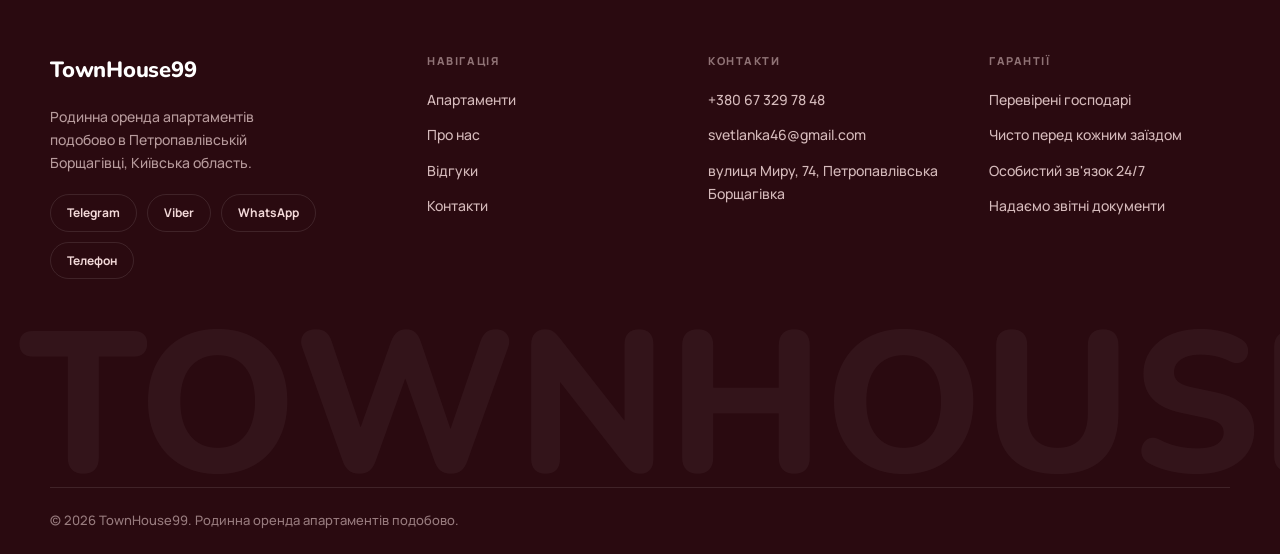
==== commit fb379f5c: "Update apt1.html" ====
--- a/apt1.html
+++ b/apt1.html
@@ -64,6 +64,11 @@
 
     <div class="detail-body">
       <p class="detail-desc">Затишна студія в мінімалістичному стилі: кухня-куточок з усім необхідним для приготування їжі, зручний диван, що розкладається на двоспальне ліжко, та маленьке подвір'я для відпочинку на свіжому повітрі. У санвузлі — душова кабіна та пральна машина.</p>
+
+      <div class="checkinout">
+        <div class="checkinout-item"><span>Заїзд</span><b>з 15:00</b></div>
+        <div class="checkinout-item"><span>Виїзд</span><b>до 12:00</b></div>
+      </div>
 
       <h3 class="amenities-title">Зручності</h3>
       <div class="amenities-grid">
@@ -145,7 +150,7 @@
 </div>
 
 <script>
-const mainPhotos = [
+window.mainPhotos = [
   "apartments/apt1-1.jpg",
   "apartments/apt1-3.jpg",
   "apartments/apt1-4.jpg",
--- a/style.css
+++ b/style.css
@@ -368,6 +368,13 @@
 .detail-price{font-size:22px;font-weight:800;color:var(--ink);margin-bottom:20px;}
 .detail-price span{font-size:14px;font-weight:600;color:var(--ink-soft);}
 .detail-desc{font-size:16px;color:var(--ink-soft);white-space:pre-line;margin-bottom:36px;line-height:1.75;}
+.checkinout{display:flex;gap:36px;margin:-16px 0 36px;padding:16px 20px;background:var(--surface);border:1px solid var(--line);border-radius:14px;flex-wrap:wrap;}
+.checkinout-item{display:flex;flex-direction:column;gap:3px;}
+.checkinout-item span{font-size:11px;font-weight:700;color:var(--ink-soft);text-transform:uppercase;letter-spacing:.04em;}
+.checkinout-item b{font-size:15px;color:var(--ink);}
+@media (max-width:600px){
+  .checkinout{gap:24px;padding:14px 18px;}
+}
 .detail-desc + h3, .amenities-title{font-family:'Nunito', sans-serif;font-weight:800;font-size:19px;margin-bottom:20px;}
 .amenities-grid{display:grid;grid-template-columns:repeat(2,1fr);gap:14px;margin-bottom:20px;}
 .amenity{display:flex;gap:8px;align-items:center;font-size:15px;}
@@ -387,7 +394,7 @@
 .booking-card .btn{width:100%;margin-bottom:10px;}
 .booking-price{font-size:28px;font-weight:800;color:var(--ink);margin-bottom:18px;}
 .booking-price span{font-size:14px;font-weight:600;color:var(--ink-soft);}
-.booking-note{font-size:12px;color:var(--ink-soft);margin-top:14px;text-align:center;}
+.booking-note{font-size:12px;color:var(--ink-soft);margin:-6px 0 16px;text-align:center;line-height:1.4;}
 
 /* Contact menu (Telegram / Viber / WhatsApp) */
 .contact-menu{position:relative;}
